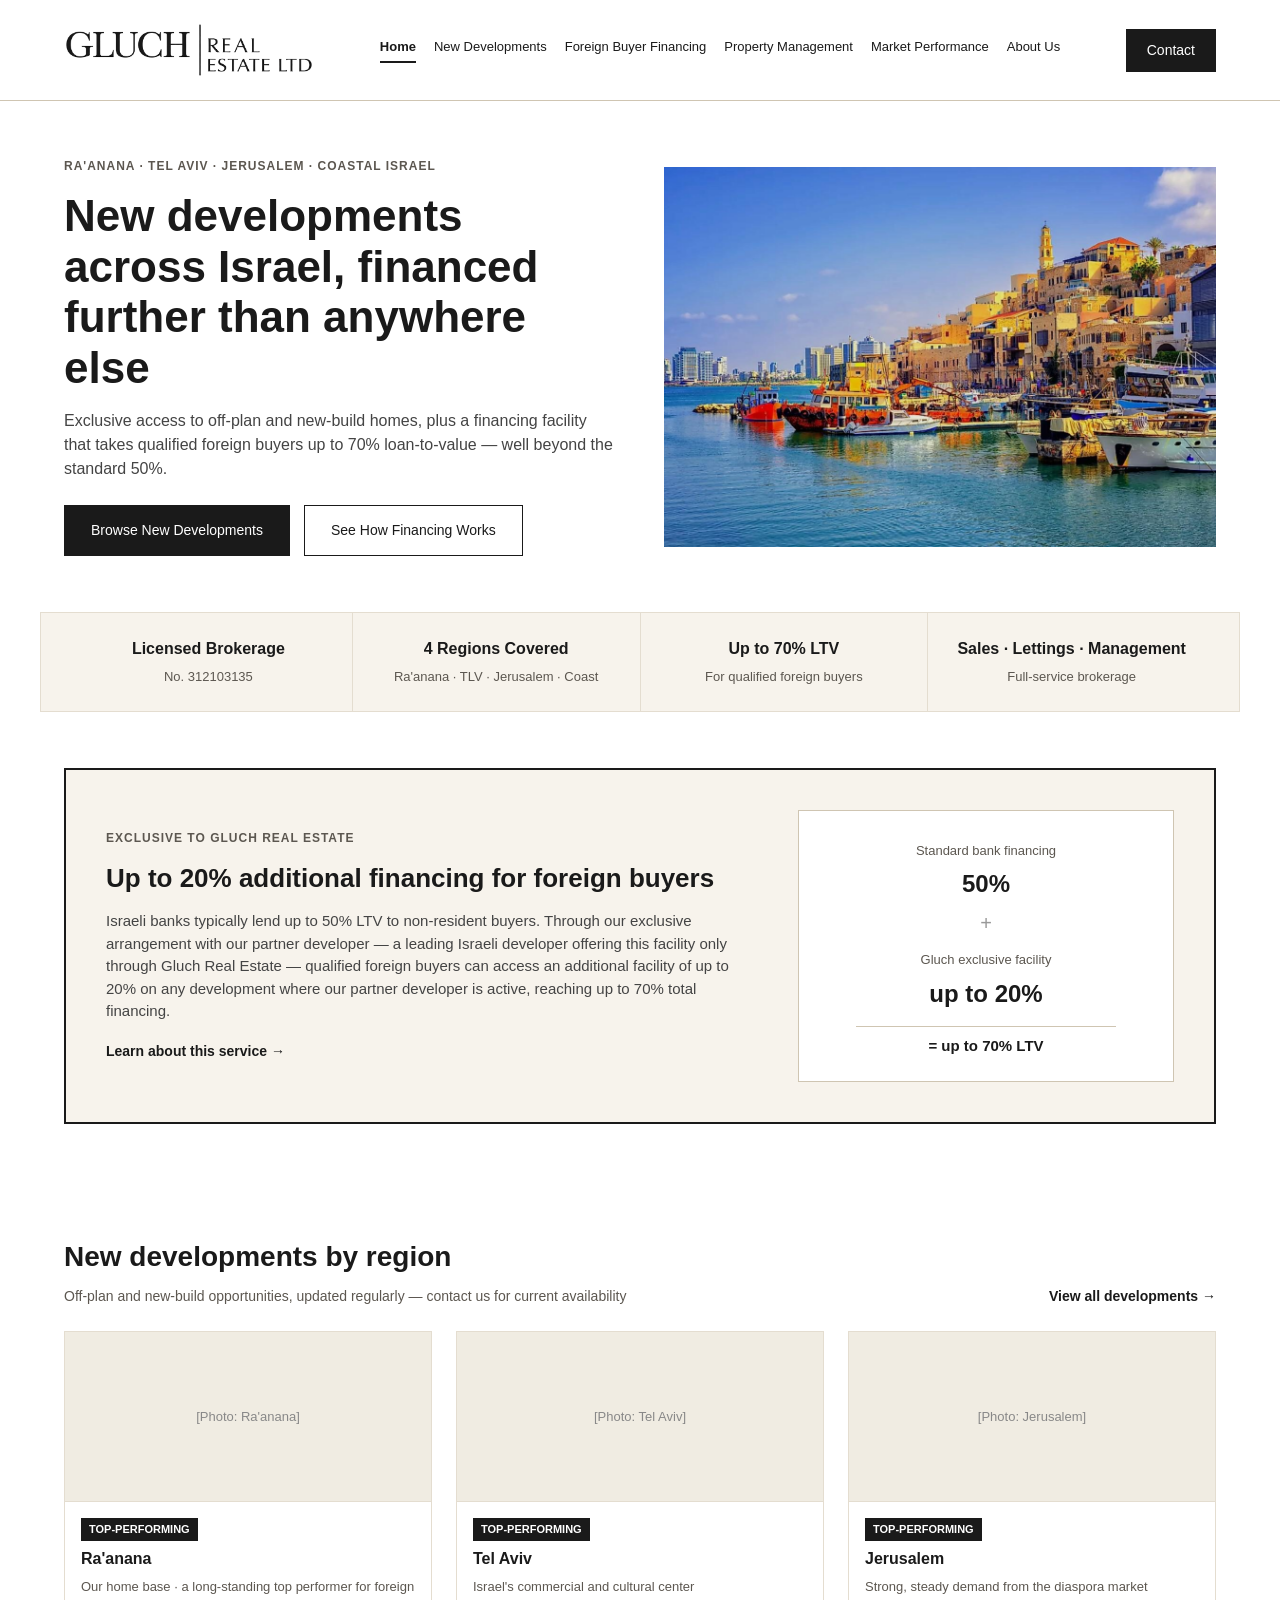
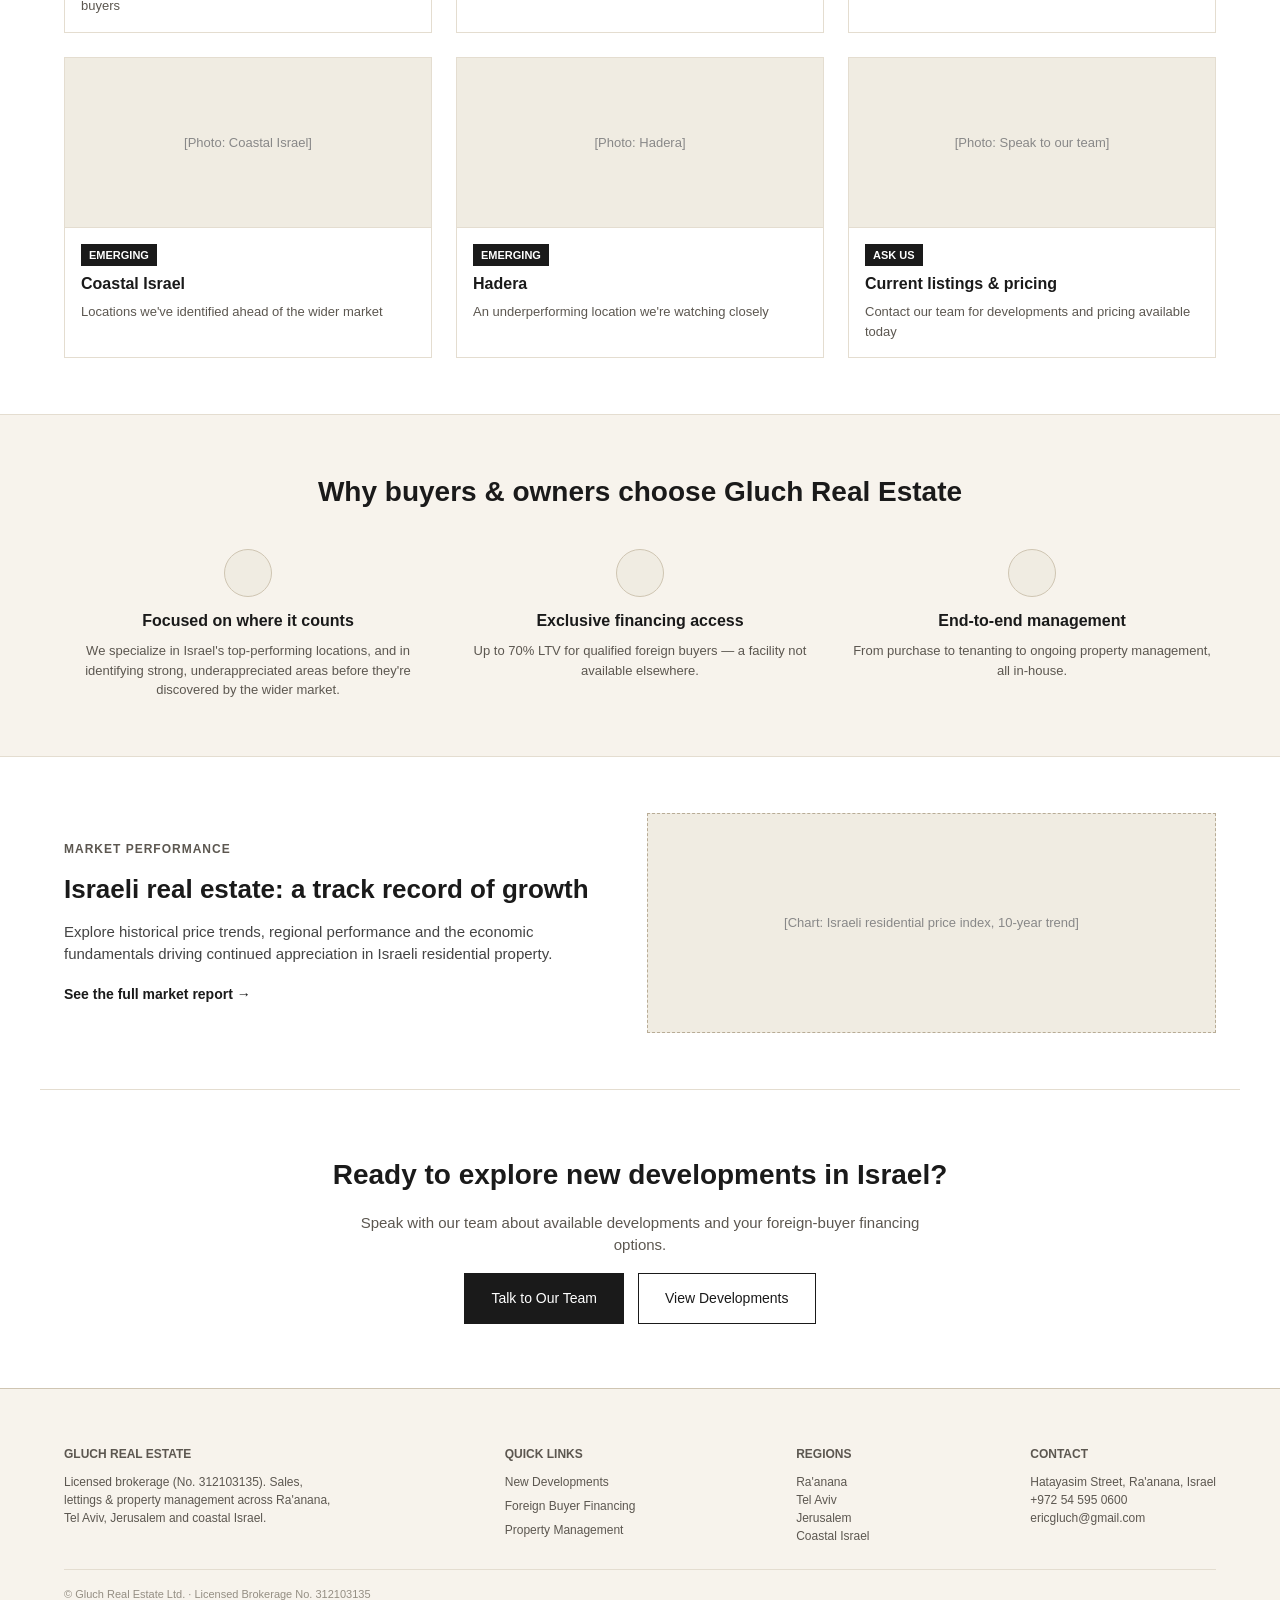
==== index.html @ 443c6a2b "Refactor index.html to remove duplicates and clean up Removed duplicate HTML structure and unnecessa" ====
<!doctype html>
<html lang="en">
<head>
<meta charset="utf-8">
<meta name="viewport" content="width=device-width, initial-scale=1">
<title>Gluch Real Estate — New Developments Across Israel</title>
<link rel="stylesheet" href="css/styles.css">
</head>
<body>

<header class="site-header">
  <div class="container">
    <a href="index.html" class="logo"><img src="images/gluch-logo-header.png" alt="Gluch Real Estate Ltd." class="logo-img"></a>
    <button class="nav-toggle" id="navToggle" aria-label="Toggle menu" aria-expanded="false" aria-controls="mainNav">
      <span></span><span></span><span></span>
    </button>
    <nav class="main-nav" id="mainNav">
      <a href="index.html" class="active">Home</a>
      <a href="developments.html">New Developments</a>
      <a href="financing.html">Foreign Buyer Financing</a>
      <a href="management.html">Property Management</a>
      <a href="market-performance.html">Market Performance</a>
      <a href="about.html">About Us</a>
    </nav>
    <a href="contact.html" class="btn btn-primary btn-small btn-contact-header">Contact</a>
  </div>
</header>

<main>

  <!-- HERO -->
  <section class="section">
    <div class="container two-col">
      <div>
        <p class="eyebrow">Ra'anana &middot; Tel Aviv &middot; Jerusalem &middot; Coastal Israel</p>
        <h1 style="font-size:44px;line-height:1.15;margin:16px 0;">New developments across Israel, financed further than anywhere else</h1>
        <p style="font-size:16px;color:#444;margin-bottom:24px;">Exclusive access to off-plan and new-build homes, plus a financing facility that takes qualified foreign buyers up to 70% loan-to-value &mdash; well beyond the standard 50%.</p>
        <div class="btn-group">
          <a href="developments.html" class="btn btn-primary">Browse New Developments</a>
          <a href="financing.html" class="btn btn-outline">See How Financing Works</a>
        </div>
      </div>
      <img src="images/hero-tel-aviv-jaffa.jpg" alt="Jaffa port with the Tel Aviv skyline across the water" style="width:100%;height:380px;object-fit:cover;">
    </div>
  </section>

  <!-- TRUST STRIP -->
  <div class="section-alt stat-strip container" style="border-left:1px solid var(--color-border);border-right:1px solid var(--color-border);">
    <div>
      <div class="stat-value" style="font-size:16px;">Licensed Brokerage</div>
      <div class="stat-label">No. 312103135</div>
    </div>
    <div>
      <div class="stat-value" style="font-size:16px;">4 Regions Covered</div>
      <div class="stat-label">Ra'anana &middot; TLV &middot; Jerusalem &middot; Coast</div>
    </div>
    <div>
      <div class="stat-value" style="font-size:16px;">Up to 70% LTV</div>
      <div class="stat-label">For qualified foreign buyers</div>
    </div>
    <div>
      <div class="stat-value" style="font-size:16px;">Sales &middot; Lettings &middot; Management</div>
      <div class="stat-label">Full-service brokerage</div>
    </div>
  </div>

  <!-- FINANCING BANNER -->
  <section class="section">
    <div class="container">
      <div class="financing-box">
        <div>
          <p class="eyebrow">Exclusive to Gluch Real Estate</p>
          <h2 style="font-size:26px;margin:12px 0;">Up to 20% additional financing for foreign buyers</h2>
          <p style="font-size:15px;color:#444;margin-bottom:16px;">Israeli banks typically lend up to 50% LTV to non-resident buyers. Through our exclusive arrangement with our partner developer &mdash; a leading Israeli developer offering this facility only through Gluch Real Estate &mdash; qualified foreign buyers can access an additional facility of up to 20% on any development where our partner developer is active, reaching up to 70% total financing.</p>
          <a href="financing.html" style="font-size:14px;font-weight:600;text-decoration:none;">Learn about this service &rarr;</a>
        </div>
        <div class="financing-stat-card">
          <div class="stat-label">Standard bank financing</div>
          <div class="big">50%</div>
          <div style="font-size:20px;color:#999;">+</div>
          <div class="stat-label">Gluch exclusive facility</div>
          <div class="big">up to 20%</div>
          <div class="divider">= up to 70% LTV</div>
        </div>
      </div>
    </div>
  </section>

  <!-- FEATURED DEVELOPMENTS -->
  <section class="section">
    <div class="container">
      <div style="display:flex;justify-content:space-between;align-items:flex-end;margin-bottom:24px;flex-wrap:wrap;gap:12px;">
        <div>
          <h2 class="section-heading">New developments by region</h2>
          <p class="section-subheading">Off-plan and new-build opportunities, updated regularly &mdash; contact us for current availability</p>
        </div>
        <a href="developments.html" style="font-size:14px;font-weight:600;text-decoration:none;">View all developments &rarr;</a>
      </div>
      <div class="grid grid-3">
        <div class="card">
          <div class="placeholder">[Photo: Ra'anana]</div>
          <div class="card-body">
            <span class="badge">Top-Performing</span>
            <div class="card-title">Ra'anana</div>
            <div class="card-meta">Our home base &middot; a long-standing top performer for foreign buyers</div>
          </div>
        </div>
        <div class="card">
          <div class="placeholder">[Photo: Tel Aviv]</div>
          <div class="card-body">
            <span class="badge">Top-Performing</span>
            <div class="card-title">Tel Aviv</div>
            <div class="card-meta">Israel's commercial and cultural center</div>
          </div>
        </div>
        <div class="card">
          <div class="placeholder">[Photo: Jerusalem]</div>
          <div class="card-body">
            <span class="badge">Top-Performing</span>
            <div class="card-title">Jerusalem</div>
            <div class="card-meta">Strong, steady demand from the diaspora market</div>
          </div>
        </div>
        <div class="card">
          <div class="placeholder">[Photo: Coastal Israel]</div>
          <div class="card-body">
            <span class="badge">Emerging</span>
            <div class="card-title">Coastal Israel</div>
            <div class="card-meta">Locations we've identified ahead of the wider market</div>
          </div>
        </div>
        <div class="card">
          <div class="placeholder">[Photo: Hadera]</div>
          <div class="card-body">
            <span class="badge">Emerging</span>
            <div class="card-title">Hadera</div>
            <div class="card-meta">An underperforming location we're watching closely</div>
          </div>
        </div>
        <div class="card">
          <div class="placeholder">[Photo: Speak to our team]</div>
          <div class="card-body">
            <span class="badge">Ask Us</span>
            <div class="card-title">Current listings &amp; pricing</div>
            <div class="card-meta">Contact our team for developments and pricing available today</div>
          </div>
        </div>
      </div>
    </div>
  </section>

  <!-- WHY GLUCH -->
  <section class="section section-alt">
    <div class="container">
      <h2 class="section-heading text-center" style="margin-bottom:36px;">Why buyers &amp; owners choose Gluch Real Estate</h2>
      <div class="grid grid-3">
        <div class="text-center">
          <div class="icon-circle" style="margin:0 auto 12px;"></div>
          <div style="font-weight:700;margin-bottom:8px;">Focused on where it counts</div>
          <p style="font-size:13px;color:var(--color-text-secondary);">We specialize in Israel's top-performing locations, and in identifying strong, underappreciated areas before they're discovered by the wider market.</p>
        </div>
        <div class="text-center">
          <div class="icon-circle" style="margin:0 auto 12px;"></div>
          <div style="font-weight:700;margin-bottom:8px;">Exclusive financing access</div>
          <p style="font-size:13px;color:var(--color-text-secondary);">Up to 70% LTV for qualified foreign buyers &mdash; a facility not available elsewhere.</p>
        </div>
        <div class="text-center">
          <div class="icon-circle" style="margin:0 auto 12px;"></div>
          <div style="font-weight:700;margin-bottom:8px;">End-to-end management</div>
          <p style="font-size:13px;color:var(--color-text-secondary);">From purchase to tenanting to ongoing property management, all in-house.</p>
        </div>
      </div>
    </div>
  </section>

  <!-- MARKET TEASER -->
  <section class="section">
    <div class="container two-col">
      <div>
        <p class="eyebrow">Market Performance</p>
        <h2 style="font-size:26px;margin:12px 0;">Israeli real estate: a track record of growth</h2>
        <p style="font-size:15px;color:#444;margin-bottom:16px;">Explore historical price trends, regional performance and the economic fundamentals driving continued appreciation in Israeli residential property.</p>
        <a href="market-performance.html" style="font-size:14px;font-weight:600;text-decoration:none;">See the full market report &rarr;</a>
      </div>
      <div class="placeholder" style="min-height:220px;">[Chart: Israeli residential price index, 10-year trend]</div>
    </div>
  </section>

  <!-- CTA -->
  <section class="cta-band container">
    <h2 style="font-size:28px;">Ready to explore new developments in Israel?</h2>
    <p style="font-size:15px;color:var(--color-text-secondary);max-width:560px;">Speak with our team about available developments and your foreign-buyer financing options.</p>
    <div class="btn-group">
      <a href="contact.html" class="btn btn-primary">Talk to Our Team</a>
      <a href="developments.html" class="btn btn-outline">View Developments</a>
    </div>
  </section>

</main>

<footer class="site-footer">
  <div class="container">
    <div class="footer-columns">
      <div class="footer-col">
        <h4>GLUCH REAL ESTATE</h4>
        Licensed brokerage (No. 312103135). Sales, lettings &amp; property management across Ra'anana, Tel Aviv, Jerusalem and coastal Israel.
      </div>
      <div class="footer-col">
        <h4>QUICK LINKS</h4>
        <a href="developments.html">New Developments</a>
        <a href="financing.html">Foreign Buyer Financing</a>
        <a href="management.html">Property Management</a>
      </div>
      <div class="footer-col">
        <h4>REGIONS</h4>
        <span>Ra'anana</span><br><span>Tel Aviv</span><br><span>Jerusalem</span><br><span>Coastal Israel</span>
      </div>
      <div class="footer-col">
        <h4>CONTACT</h4>
        <span>Hatayasim Street, Ra&#39;anana, Israel</span><br><span>+972 54 595 0600</span><br><span><a href="mailto:ericgluch@gmail.com" style="color:inherit;text-decoration:none;">ericgluch@gmail.com</a></span>
      </div>
    </div>
    <div class="footer-bottom">&copy; Gluch Real Estate Ltd. &middot; Licensed Brokerage No. 312103135</div>
  </div>
</footer>


<script>
(function () {
  var toggle = document.getElementById('navToggle');
  var nav = document.getElementById('mainNav');
  if (!toggle || !nav) return;
  toggle.addEventListener('click', function () {
    var isOpen = nav.classList.toggle('is-open');
    toggle.setAttribute('aria-expanded', isOpen ? 'true' : 'false');
  });
  nav.querySelectorAll('a').forEach(function (link) {
    link.addEventListener('click', function () {
      nav.classList.remove('is-open');
      toggle.setAttribute('aria-expanded', 'false');
    });
  });
})();
</script>
</body>
</html>
---- css/styles.css ----
/* ==========================================================================
   Gluch Real Estate — shared stylesheet
   Brand pass: black wordmark on white/cream, matching the Gluch Real
   Estate Ltd. logo. Helvetica throughout, in keeping with Gluch's
   existing branded materials.
   ========================================================================== */

@import url("https://fonts.googleapis.com/css2?family=Inter:wght@400;500;600;700&display=swap");

:root {
  --color-text: #1a1a1a;
  --color-text-secondary: #5c5750;
  --color-text-muted: #948e83;
  --color-bg: #ffffff;
  --color-bg-alt: #f7f3ec;
  --color-border: #e4ddd0;
  --color-border-strong: #cfc5b2;
  --color-placeholder-bg: #f0ece2;
  --color-placeholder-border: #b8ac96;
  --color-accent: #1a1a1a;
  --color-cream: #f7f3ec;

  --font-family: "Helvetica Neue", Helvetica, Arial, "Inter", -apple-system, "Segoe UI", system-ui, sans-serif;
  --font-family-serif: "Helvetica Neue", Helvetica, Arial, "Inter", -apple-system, "Segoe UI", system-ui, sans-serif;

  --max-width: 1200px;
}

h1, h2, .section-heading, .logo-word {
  font-family: var(--font-family-serif);
}

* {
  box-sizing: border-box;
}

body {
  margin: 0;
  font-family: var(--font-family);
  color: var(--color-text);
  background: var(--color-bg);
  line-height: 1.5;
}

a {
  color: inherit;
}

img {
  max-width: 100%;
  display: block;
}

h1, h2, h3 {
  margin: 0;
  font-weight: 700;
}

p {
  margin: 0;
}

ul {
  margin: 0;
  padding: 0;
}

.container {
  max-width: var(--max-width);
  margin: 0 auto;
  padding: 0 24px;
}

/* ---------- Header / Nav ---------- */

.site-header {
  border-bottom: 1px solid var(--color-border-strong);
  position: sticky;
  top: 0;
  background: var(--color-bg);
  z-index: 10;
}

.site-header .container {
  height: 100px;
  display: flex;
  align-items: center;
  justify-content: space-between;
  gap: 24px;
  position: relative;
}

.logo {
  display: flex;
  align-items: center;
  text-decoration: none;
  white-space: nowrap;
  color: inherit;
}

.logo-img {
  height: 68px;
  width: auto;
  display: block;
}

.main-nav {
  display: flex;
  gap: 24px;
  flex-wrap: wrap;
}

.main-nav a {
  font-size: 14px;
  text-decoration: none;
  padding-bottom: 4px;
  white-space: nowrap;
}

.main-nav a.active {
  font-weight: 700;
  border-bottom: 2px solid var(--color-accent);
}

.btn-contact-header {
  flex-shrink: 0;
}

/* ---------- Mobile nav toggle ---------- */

.nav-toggle {
  display: none;
  flex-direction: column;
  justify-content: center;
  gap: 5px;
  width: 40px;
  height: 40px;
  background: none;
  border: none;
  cursor: pointer;
  padding: 0;
  flex-shrink: 0;
}

.nav-toggle span {
  display: block;
  width: 24px;
  height: 2px;
  background: var(--color-accent);
  transition: transform 0.2s ease, opacity 0.2s ease;
}

.nav-toggle[aria-expanded="true"] span:nth-child(1) {
  transform: translateY(7px) rotate(45deg);
}

.nav-toggle[aria-expanded="true"] span:nth-child(2) {
  opacity: 0;
}

.nav-toggle[aria-expanded="true"] span:nth-child(3) {
  transform: translateY(-7px) rotate(-45deg);
}

/* ---------- Buttons ---------- */

.btn {
  display: inline-block;
  text-decoration: none;
  font-size: 14px;
  font-weight: 500;
  padding: 14px 26px;
  cursor: pointer;
  border: 1px solid var(--color-accent);
  white-space: nowrap;
}

.btn-primary {
  background: var(--color-accent);
  color: #ffffff;
}

.btn-outline {
  background: transparent;
  color: var(--color-accent);
}

.btn-small {
  padding: 10px 20px;
}

.btn-group {
  display: flex;
  gap: 14px;
  flex-wrap: wrap;
}

/* ---------- Layout helpers ---------- */

.section {
  padding: 56px 0;
}

.section-alt {
  background: var(--color-bg-alt);
  border-top: 1px solid var(--color-border);
  border-bottom: 1px solid var(--color-border);
}

.section-tight {
  padding: 40px 0;
}

.eyebrow {
  font-size: 12px;
  letter-spacing: 1px;
  color: var(--color-text-secondary);
  font-weight: 700;
  text-transform: uppercase;
}

.section-heading {
  font-size: 28px;
  margin-bottom: 8px;
}

.section-subheading {
  font-size: 14px;
  color: var(--color-text-secondary);
}

.two-col {
  display: flex;
  gap: 48px;
  align-items: center;
  flex-wrap: wrap;
}

.two-col > * {
  flex: 1;
  min-width: 280px;
}

.grid {
  display: grid;
  gap: 24px;
}

.grid-2 { grid-template-columns: repeat(2, minmax(0, 1fr)); }
.grid-3 { grid-template-columns: repeat(3, minmax(0, 1fr)); }
.grid-4 { grid-template-columns: repeat(4, minmax(0, 1fr)); }

@media (max-width: 1300px) {
  .main-nav { gap: 18px; flex-wrap: nowrap; }
  .main-nav a { font-size: 13px; }
  .logo-img { height: 56px; }
}

@media (max-width: 900px) {
  .grid-3, .grid-4 { grid-template-columns: repeat(2, minmax(0, 1fr)); }
}

@media (max-width: 1140px) {
  .nav-toggle {
    display: flex;
  }

  .main-nav {
    display: none;
    position: absolute;
    top: 100%;
    left: 0;
    right: 0;
    flex-direction: column;
    gap: 0;
    background: var(--color-bg);
    border-bottom: 1px solid var(--color-border-strong);
    box-shadow: 0 8px 16px rgba(26, 26, 26, 0.06);
    padding: 4px 24px 12px;
  }

  .main-nav.is-open {
    display: flex;
  }

  .main-nav a {
    padding: 14px 0;
    border-bottom: 1px solid var(--color-border);
    width: 100%;
  }

  .main-nav a.active {
    border-bottom: 1px solid var(--color-border);
    color: var(--color-accent);
  }
}

@media (max-width: 600px) {
  .grid-2, .grid-3, .grid-4 { grid-template-columns: 1fr; }
  .two-col { flex-direction: column; }
}

/* ---------- Placeholder boxes (photos / charts / maps to be added) ---------- */

.placeholder {
  background: var(--color-placeholder-bg);
  border: 1px dashed var(--color-placeholder-border);
  color: #888888;
  font-size: 13px;
  text-align: center;
  display: flex;
  align-items: center;
  justify-content: center;
  min-height: 160px;
  padding: 16px;
}

/* ---------- Cards ---------- */

.card {
  border: 1px solid var(--color-border);
  display: flex;
  flex-direction: column;
}

.card .placeholder {
  min-height: 170px;
  border: none;
  border-bottom: 1px solid var(--color-border);
}

.card-body {
  padding: 16px;
  display: flex;
  flex-direction: column;
  gap: 6px;
}

.badge {
  font-size: 11px;
  font-weight: 700;
  color: #ffffff;
  background: var(--color-accent);
  padding: 3px 8px;
  width: fit-content;
  text-transform: uppercase;
}

.card-title {
  font-size: 16px;
  font-weight: 700;
}

.card-meta {
  font-size: 13px;
  color: var(--color-text-secondary);
}

/* ---------- Stat strip ---------- */

.stat-strip {
  display: flex;
  flex-wrap: wrap;
}

.stat-strip > div {
  flex: 1;
  min-width: 200px;
  text-align: center;
  padding: 24px 20px;
  border-right: 1px solid var(--color-border);
}

.stat-strip > div:last-child {
  border-right: none;
}

.stat-value {
  font-size: 28px;
  font-weight: 700;
}

.stat-label {
  font-size: 13px;
  color: var(--color-text-secondary);
  margin-top: 6px;
}

/* ---------- Financing callout box ---------- */

.financing-box {
  border: 2px solid var(--color-accent);
  background: var(--color-bg-alt);
  padding: 40px;
  display: flex;
  gap: 40px;
  align-items: center;
  flex-wrap: wrap;
}

.financing-box > div:first-child {
  flex: 2;
  min-width: 280px;
}

.financing-stat-card {
  flex: 1;
  min-width: 260px;
  background: #ffffff;
  border: 1px solid var(--color-border-strong);
  padding: 24px;
  display: flex;
  flex-direction: column;
  align-items: center;
  gap: 6px;
  text-align: center;
}

.financing-stat-card .big {
  font-size: 24px;
  font-weight: 700;
}

.financing-stat-card .divider {
  border-top: 1px solid var(--color-border-strong);
  width: 80%;
  margin-top: 8px;
  padding-top: 8px;
  font-size: 15px;
  font-weight: 700;
}

/* ---------- Numbered steps ---------- */

.steps {
  display: grid;
  grid-template-columns: repeat(4, minmax(0, 1fr));
  gap: 24px;
}

.step {
  display: flex;
  flex-direction: column;
  gap: 10px;
  padding-left: 20px;
  border-left: 1px solid var(--color-border);
}

.step:first-child {
  padding-left: 0;
  border-left: none;
}

.step-number {
  font-size: 26px;
  font-weight: 700;
  color: var(--color-border-strong);
}

@media (max-width: 900px) {
  .steps { grid-template-columns: repeat(2, minmax(0, 1fr)); }
  .step { border-left: none; padding-left: 0; }
}

/* ---------- Comparison table ---------- */

.compare-table {
  border: 1px solid var(--color-border);
  width: 100%;
  border-collapse: collapse;
  font-size: 13px;
}

.compare-table th, .compare-table td {
  text-align: left;
  padding: 12px 16px;
  border-bottom: 1px solid #eeeeee;
}

.compare-table th {
  background: var(--color-accent);
  color: #ffffff;
  font-weight: 700;
}

.compare-table tr:last-child td {
  border-bottom: none;
}

.compare-table td.highlight {
  font-weight: 700;
}

/* ---------- Pricing / plan cards ---------- */

.plan-card {
  background: #ffffff;
  border: 1px solid var(--color-border);
  padding: 24px;
  display: flex;
  flex-direction: column;
  gap: 8px;
}

.plan-card.featured {
  border: 2px solid var(--color-accent);
}

.plan-price {
  font-size: 22px;
  font-weight: 700;
}

.plan-price span {
  font-size: 13px;
  font-weight: 400;
  color: var(--color-text-secondary);
}

.tag {
  font-size: 11px;
  font-weight: 700;
  background: var(--color-accent);
  color: #fff;
  padding: 2px 8px;
  margin-left: 6px;
}

/* ---------- Filter bar ---------- */

.filter-bar {
  display: flex;
  gap: 12px;
  flex-wrap: wrap;
}

.filter-pill {
  border: 1px solid var(--color-border-strong);
  padding: 10px 18px;
  font-size: 13px;
  display: inline-flex;
  align-items: center;
  gap: 6px;
}

.filter-pill.active {
  border-color: var(--color-accent);
  background: var(--color-accent);
  color: #fff;
}

/* ---------- Icon circle placeholder ---------- */

.icon-circle {
  width: 48px;
  height: 48px;
  border-radius: 50%;
  background: var(--color-placeholder-bg);
  border: 1px solid var(--color-border-strong);
}

/* ---------- Form ---------- */

.form-grid {
  display: flex;
  gap: 16px;
  flex-wrap: wrap;
}

.form-grid > label {
  flex: 1;
  min-width: 220px;
}

label {
  display: flex;
  flex-direction: column;
  gap: 6px;
  font-size: 13px;
  color: #444444;
}

input, select, textarea {
  border: 1px solid var(--color-border-strong);
  background: #ffffff;
  padding: 12px;
  font-size: 14px;
  font-family: inherit;
}

textarea {
  resize: vertical;
}

/* ---------- CTA band ---------- */

.cta-band {
  text-align: center;
  padding: 64px 0;
  border-top: 1px solid var(--color-border);
  display: flex;
  flex-direction: column;
  align-items: center;
  gap: 16px;
}

/* ---------- Footer ---------- */

.site-footer {
  background: var(--color-bg-alt);
  border-top: 1px solid var(--color-border-strong);
  padding: 40px 0 24px;
}

.footer-columns {
  display: flex;
  justify-content: space-between;
  gap: 40px;
  flex-wrap: wrap;
}

.footer-col h4 {
  font-size: 12px;
  font-weight: 700;
  margin-bottom: 10px;
}

.footer-col {
  font-size: 12px;
  color: var(--color-text-secondary);
  max-width: 280px;
}

.footer-col a {
  display: block;
  color: var(--color-text-secondary);
  text-decoration: none;
  margin-bottom: 6px;
}

.footer-bottom {
  border-top: 1px solid var(--color-border);
  margin-top: 24px;
  padding-top: 16px;
  font-size: 11px;
  color: var(--color-text-muted);
}

/* ---------- Utility ---------- */

.text-center { text-align: center; }
.mt-0 { margin-top: 0; }

/* ---------- Header fit on small screens ---------- */
.logo { flex-shrink: 0; }
.logo-img { object-fit: contain; }
@media (max-width: 1140px) {
  .nav-toggle { margin-left: auto; }
}
@media (max-width: 600px) {
  .site-header .container { height: 76px; gap: 12px; }
  .logo-img { height: 36px; }
  .btn-contact-header { padding: 8px 14px; }
}
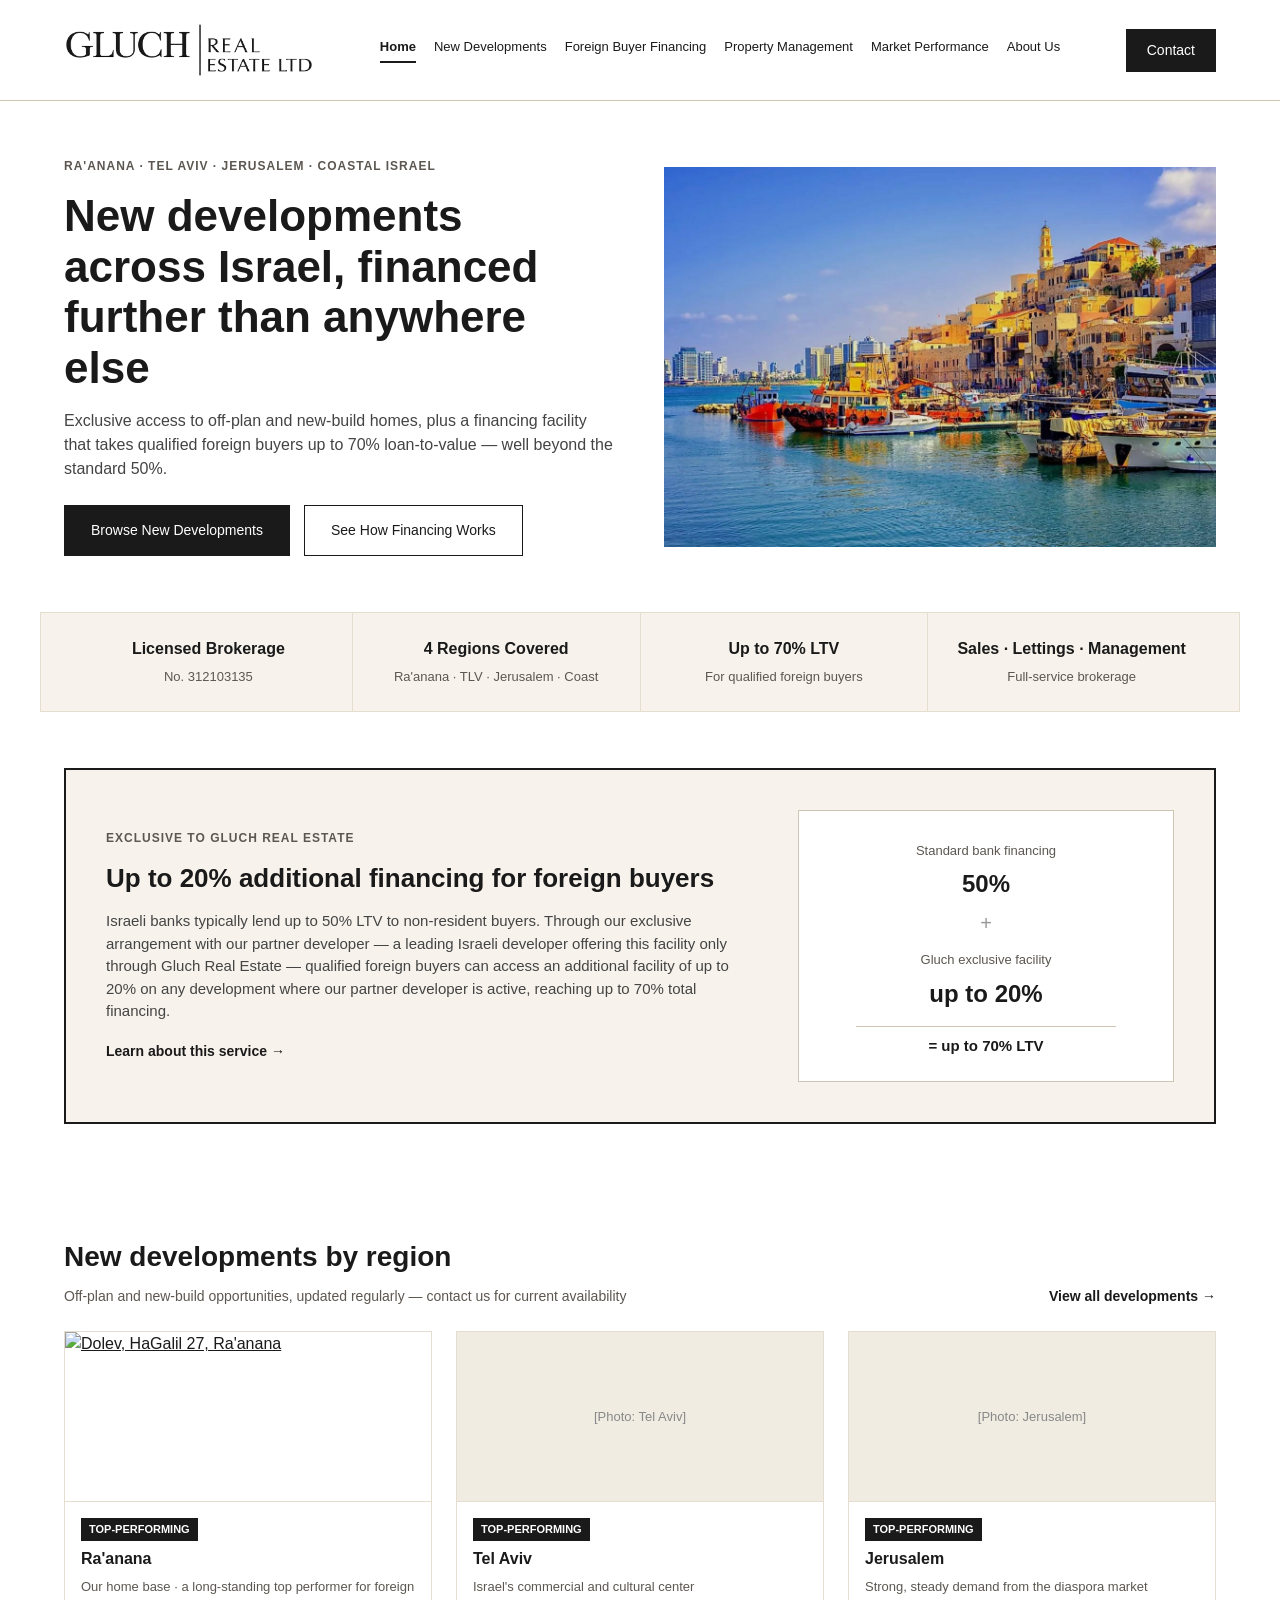
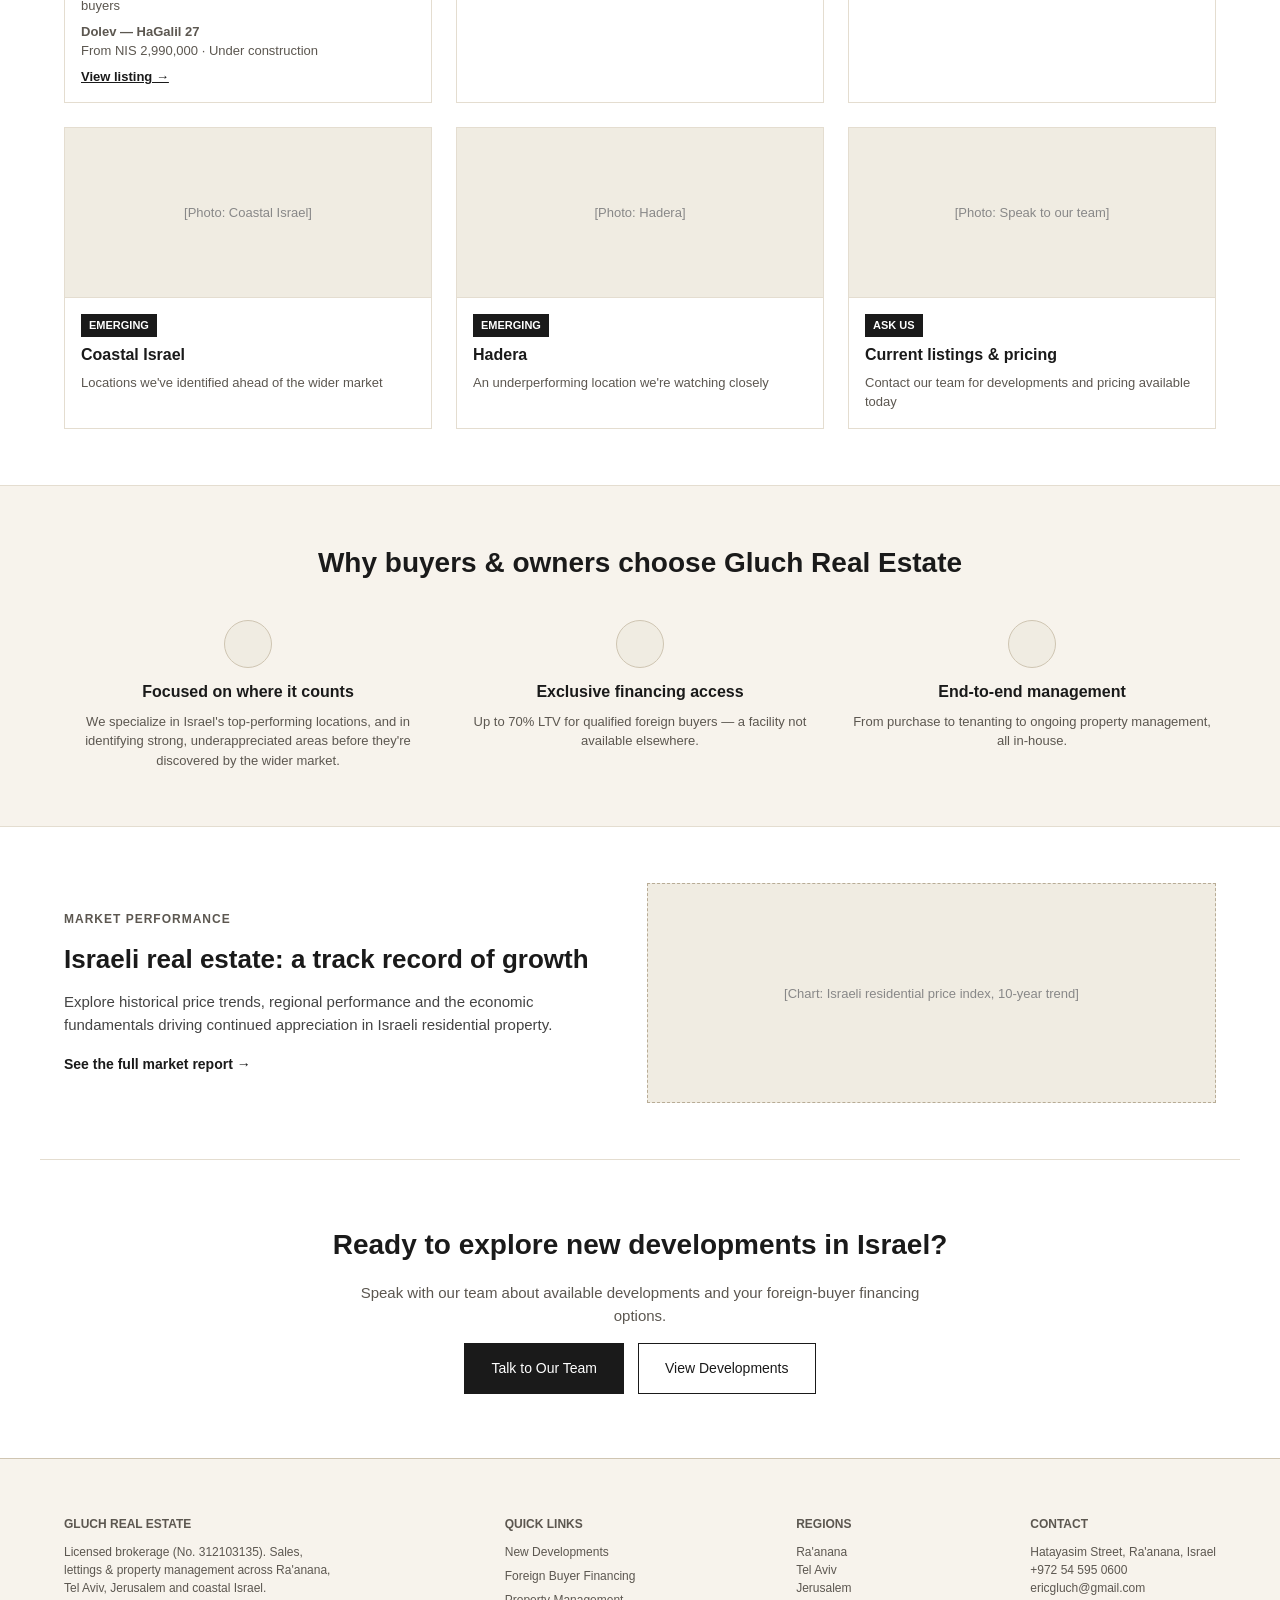
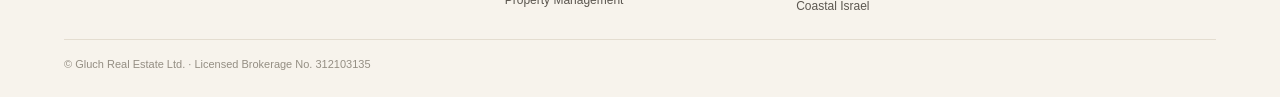
==== commit b9079b05: "Show Dolev listing on home page Ra'anana card Co-Authored-By: Claude Opus 5.5 <noreply@anthropic.com" ====
--- a/index.html
+++ b/index.html
@@ -98,11 +98,13 @@
       </div>
       <div class="grid grid-3">
         <div class="card">
-          <div class="placeholder">[Photo: Ra'anana]</div>
+          <a href="developments.html#dolev-hagalil-27"><img class="card-img" src="https://www.dolev-nadlan.co.il/wp-content/uploads/2025/07/WhatsApp-Image-2024-10-09-at-16.40.07-1-1.webp" alt="Dolev, HaGalil 27, Ra'anana" loading="lazy"></a>
           <div class="card-body">
             <span class="badge">Top-Performing</span>
             <div class="card-title">Ra'anana</div>
             <div class="card-meta">Our home base &middot; a long-standing top performer for foreign buyers</div>
+            <div class="card-meta"><strong>Dolev &mdash; HaGalil 27</strong><br>From NIS 2,990,000 &middot; Under construction</div>
+            <a href="developments.html#dolev-hagalil-27" class="card-meta" style="color:var(--color-accent);font-weight:700;">View listing &rarr;</a>
           </div>
         </div>
         <div class="card">
--- a/css/styles.css
+++ b/css/styles.css
@@ -662,3 +662,49 @@
   .logo-img { height: 36px; }
   .btn-contact-header { padding: 8px 14px; }
 }
+
+/* ---------- Featured development ---------- */
+.featured-dev {
+  display: grid;
+  grid-template-columns: 1.2fr 1fr;
+  gap: 28px;
+  border: 1px solid var(--color-border);
+  padding: 20px;
+  margin-bottom: 8px;
+}
+.featured-gallery {
+  display: grid;
+  grid-template-columns: repeat(3, 1fr);
+  gap: 8px;
+}
+.featured-gallery img {
+  width: 100%;
+  aspect-ratio: 4 / 3;
+  object-fit: cover;
+  display: block;
+  background: var(--color-bg-alt);
+}
+.featured-gallery .featured-main {
+  grid-column: 1 / -1;
+  aspect-ratio: 16 / 9;
+}
+.featured-info {
+  display: flex;
+  flex-direction: column;
+  gap: 12px;
+}
+.featured-title { font-size: 24px; }
+.featured-price { font-size: 16px; }
+.featured-desc { font-size: 14px; color: #444; line-height: 1.6; }
+.featured-list {
+  font-size: 13px;
+  color: var(--color-text-secondary);
+  padding-left: 18px;
+  line-height: 1.7;
+}
+.badge-status { background: var(--color-text); }
+@media (max-width: 800px) {
+  .featured-dev { grid-template-columns: 1fr; padding: 14px; }
+}
+.card-img { width: 100%; height: 170px; object-fit: cover; display: block; border-bottom: 1px solid var(--color-border); }
+html { scroll-behavior: smooth; }
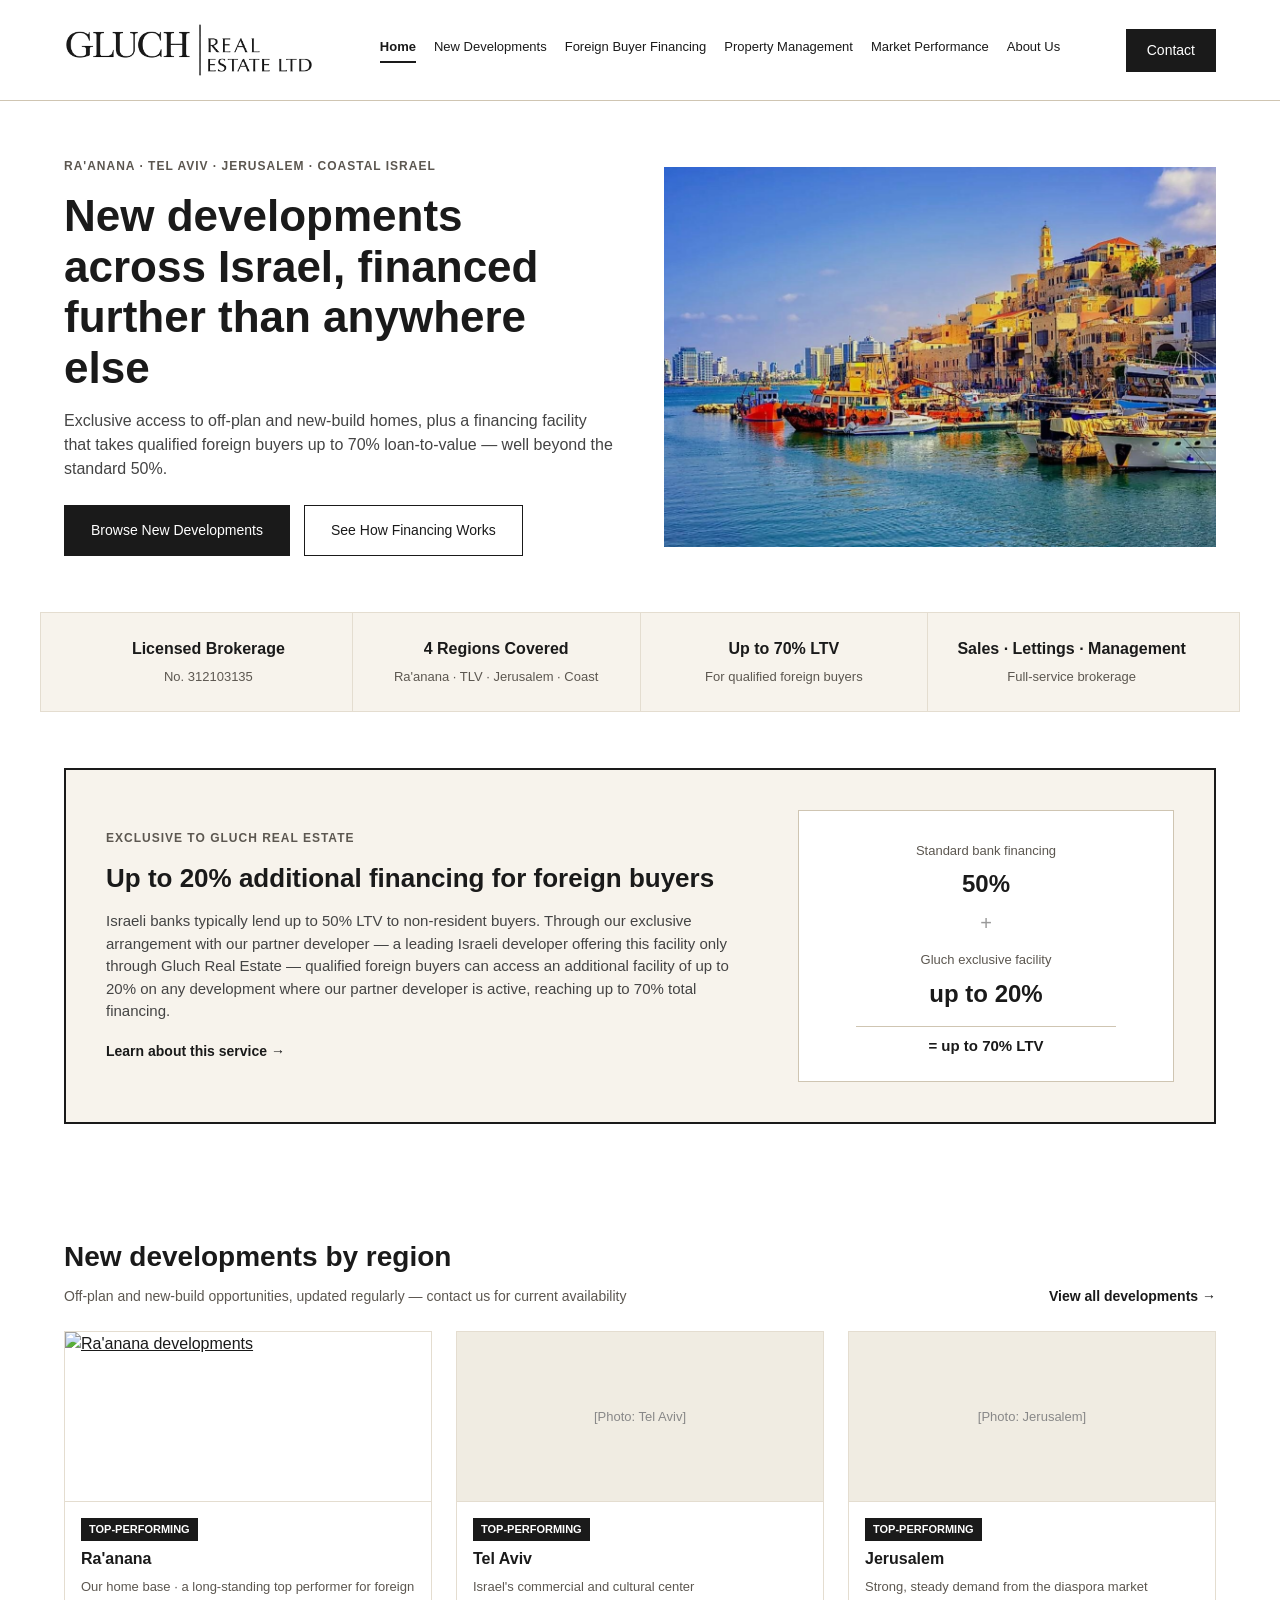
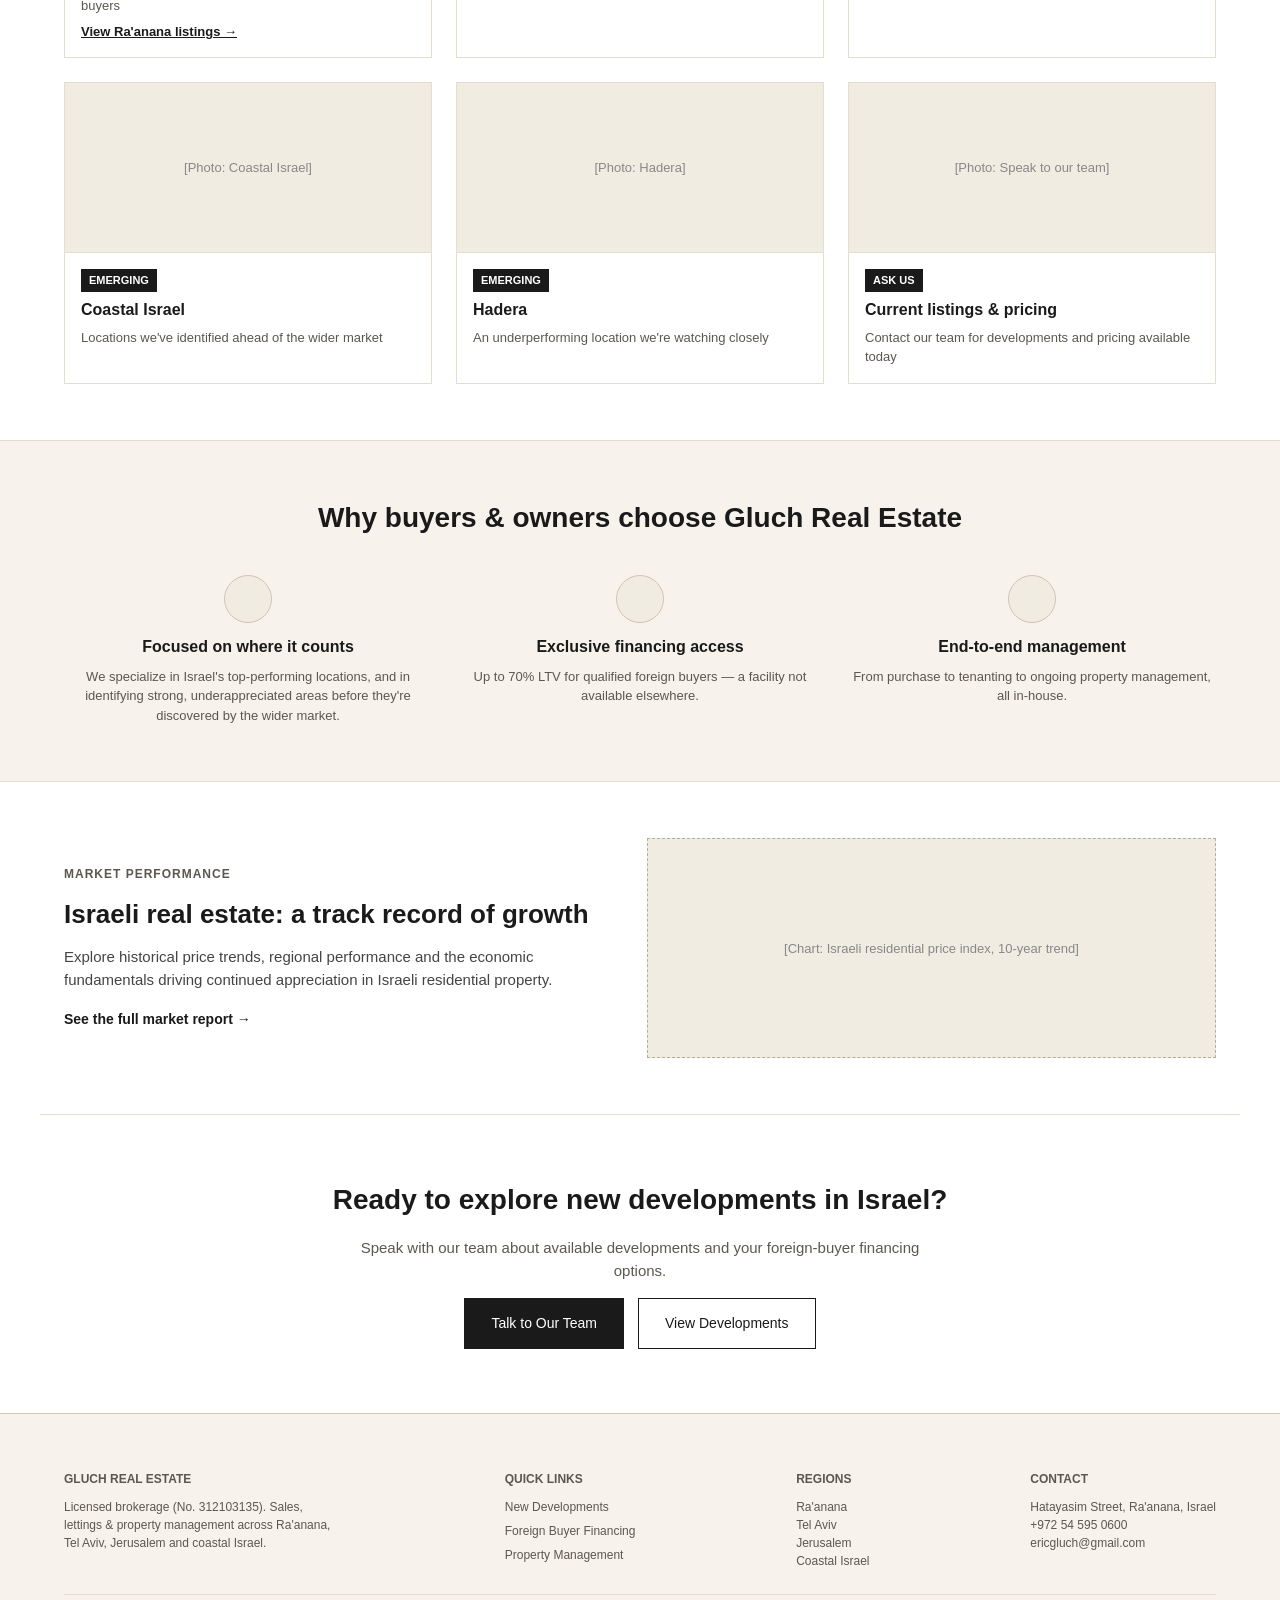
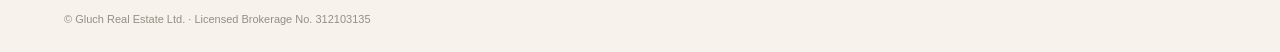
==== commit efbc429b: "Add Ra'anana listings page linked from Ra'anana cards Co-Authored-By: Claude Opus 5.5 <noreply@anthr" ====
--- a/index.html
+++ b/index.html
@@ -98,13 +98,12 @@
       </div>
       <div class="grid grid-3">
         <div class="card">
-          <a href="developments.html#dolev-hagalil-27"><img class="card-img" src="https://www.dolev-nadlan.co.il/wp-content/uploads/2025/07/WhatsApp-Image-2024-10-09-at-16.40.07-1-1.webp" alt="Dolev, HaGalil 27, Ra'anana" loading="lazy"></a>
+          <a href="raanana.html"><img class="card-img" src="https://www.dolev-nadlan.co.il/wp-content/uploads/2025/07/WhatsApp-Image-2024-10-09-at-16.40.07-1-1.webp" alt="Ra'anana developments" loading="lazy"></a>
           <div class="card-body">
             <span class="badge">Top-Performing</span>
-            <div class="card-title">Ra'anana</div>
+            <div class="card-title"><a href="raanana.html" style="color:inherit;text-decoration:none;">Ra'anana</a></div>
             <div class="card-meta">Our home base &middot; a long-standing top performer for foreign buyers</div>
-            <div class="card-meta"><strong>Dolev &mdash; HaGalil 27</strong><br>From NIS 2,990,000 &middot; Under construction</div>
-            <a href="developments.html#dolev-hagalil-27" class="card-meta" style="color:var(--color-accent);font-weight:700;">View listing &rarr;</a>
+            <a href="raanana.html" class="card-meta" style="color:var(--color-accent);font-weight:700;">View Ra'anana listings &rarr;</a>
           </div>
         </div>
         <div class="card">
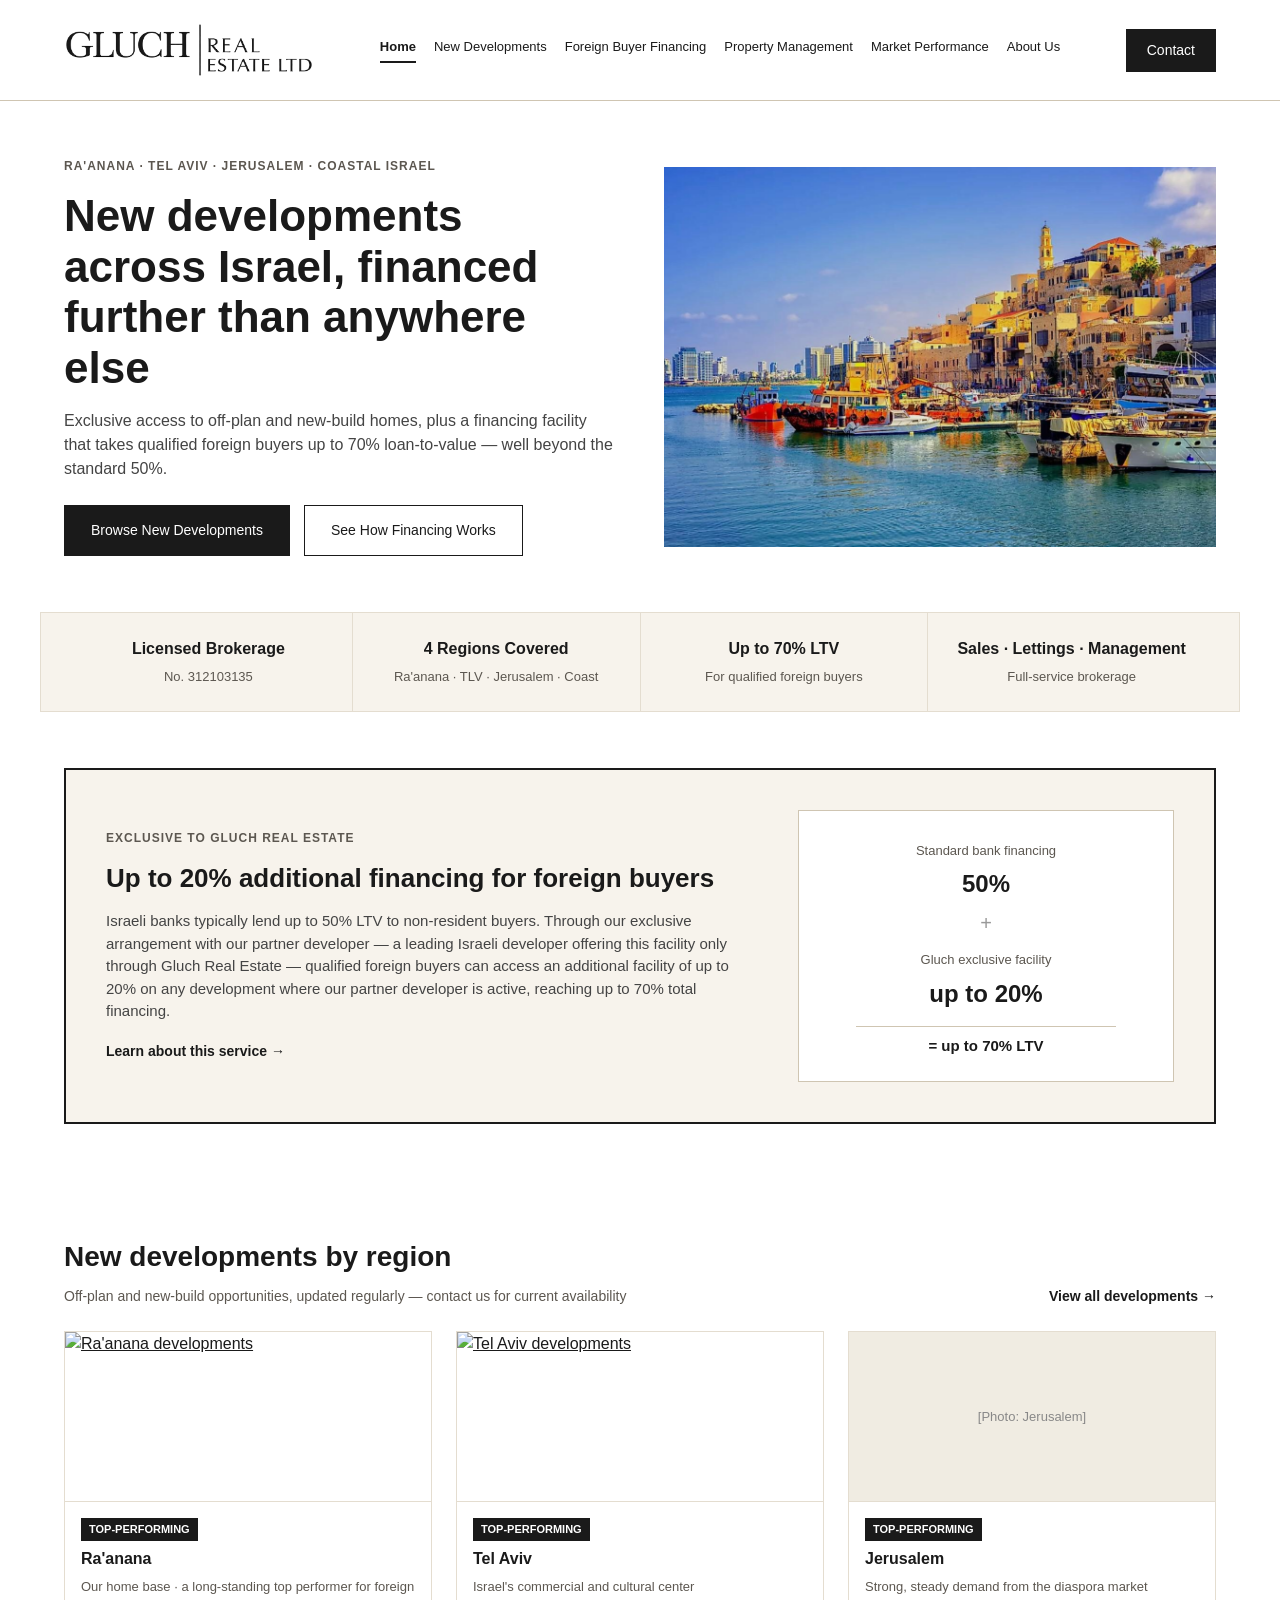
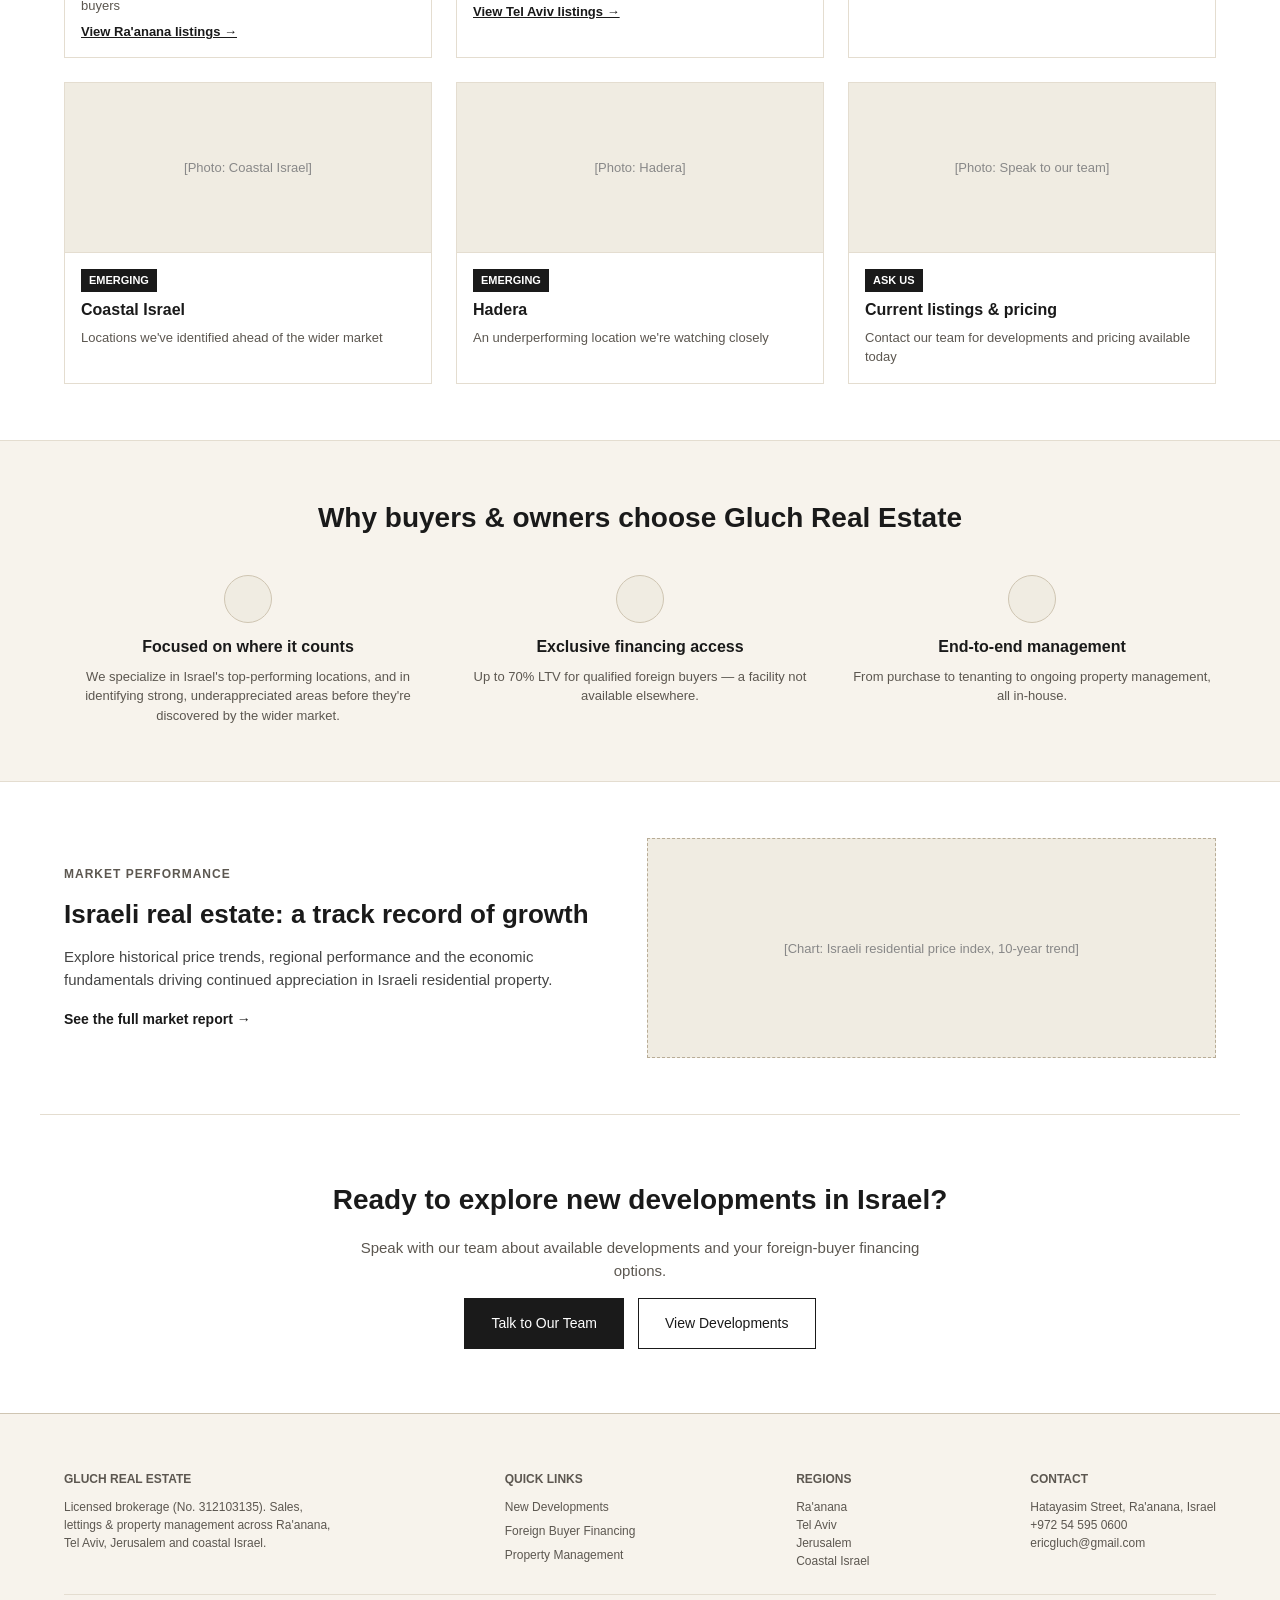
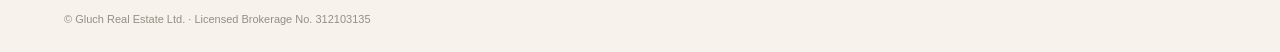
==== commit 64357709: "Add Tel Aviv listings page with Sderot HaAtzmaut 76 listing Co-Authored-By: Claude Opus 5.5 <noreply" ====
--- a/index.html
+++ b/index.html
@@ -107,11 +107,12 @@
           </div>
         </div>
         <div class="card">
-          <div class="placeholder">[Photo: Tel Aviv]</div>
+          <a href="telaviv.html"><img class="card-img" src="https://treedis-cdn.yad2.co.il/projects/1000343/assets/mainImage/3111bb54-4757-4868-8220-3e6e0de4ac7a.webp" alt="Tel Aviv developments" loading="lazy"></a>
           <div class="card-body">
             <span class="badge">Top-Performing</span>
-            <div class="card-title">Tel Aviv</div>
+            <div class="card-title"><a href="telaviv.html" style="color:inherit;text-decoration:none;">Tel Aviv</a></div>
             <div class="card-meta">Israel's commercial and cultural center</div>
+            <a href="telaviv.html" class="card-meta" style="color:var(--color-accent);font-weight:700;">View Tel Aviv listings &rarr;</a>
           </div>
         </div>
         <div class="card">
--- a/css/styles.css
+++ b/css/styles.css
@@ -708,3 +708,4 @@
 }
 .card-img { width: 100%; height: 170px; object-fit: cover; display: block; border-bottom: 1px solid var(--color-border); }
 html { scroll-behavior: smooth; }
+.featured-gallery-2 { grid-template-columns: repeat(2, 1fr); }
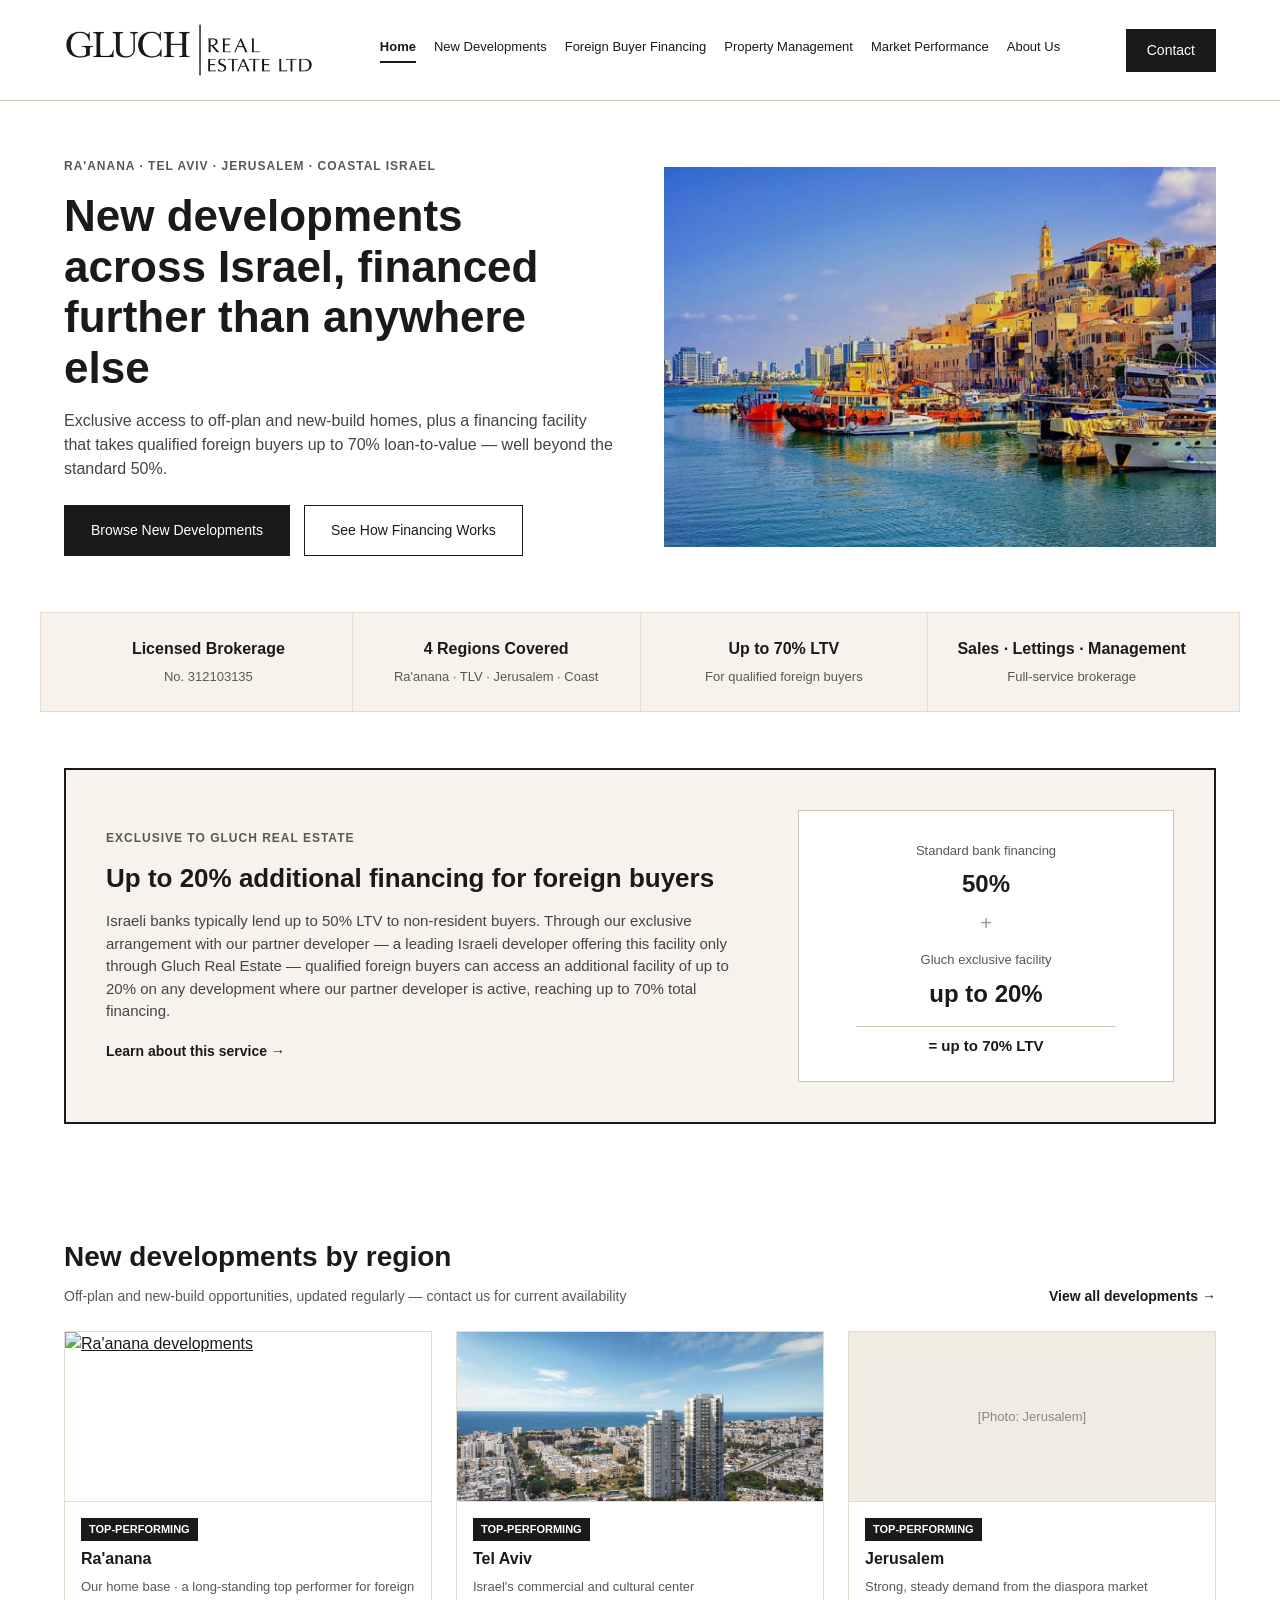
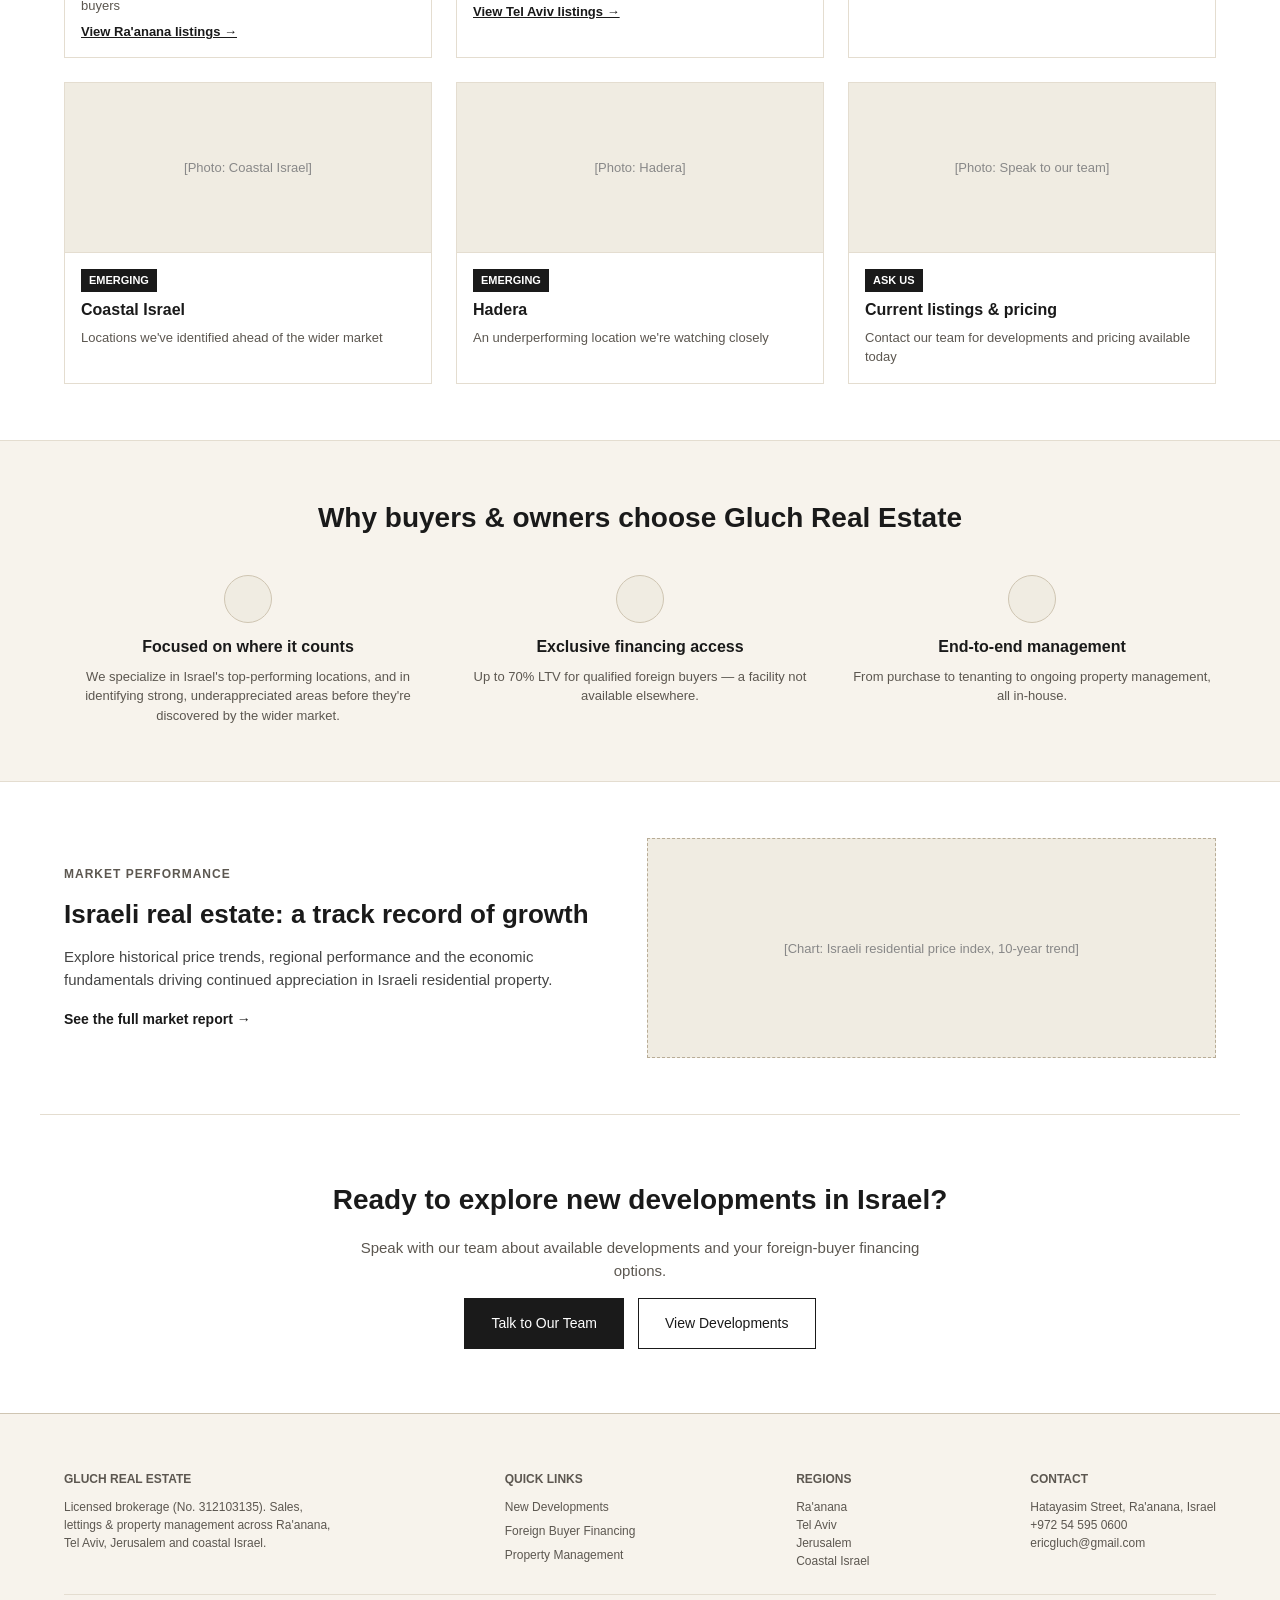
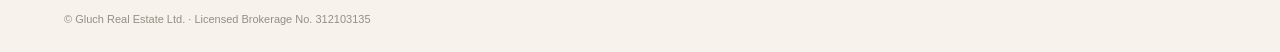
==== commit b13fe680: "Replace Tel Aviv listing images with clean renderings Co-Authored-By: Claude Opus 5.5 <noreply@anthr" ====
--- a/index.html
+++ b/index.html
@@ -107,7 +107,7 @@
           </div>
         </div>
         <div class="card">
-          <a href="telaviv.html"><img class="card-img" src="https://treedis-cdn.yad2.co.il/projects/1000343/assets/mainImage/3111bb54-4757-4868-8220-3e6e0de4ac7a.webp" alt="Tel Aviv developments" loading="lazy"></a>
+          <a href="telaviv.html"><img class="card-img" src="images/telaviv-haatzmaut-76-1.jpg" alt="Tel Aviv developments" loading="lazy"></a>
           <div class="card-body">
             <span class="badge">Top-Performing</span>
             <div class="card-title"><a href="telaviv.html" style="color:inherit;text-decoration:none;">Tel Aviv</a></div>
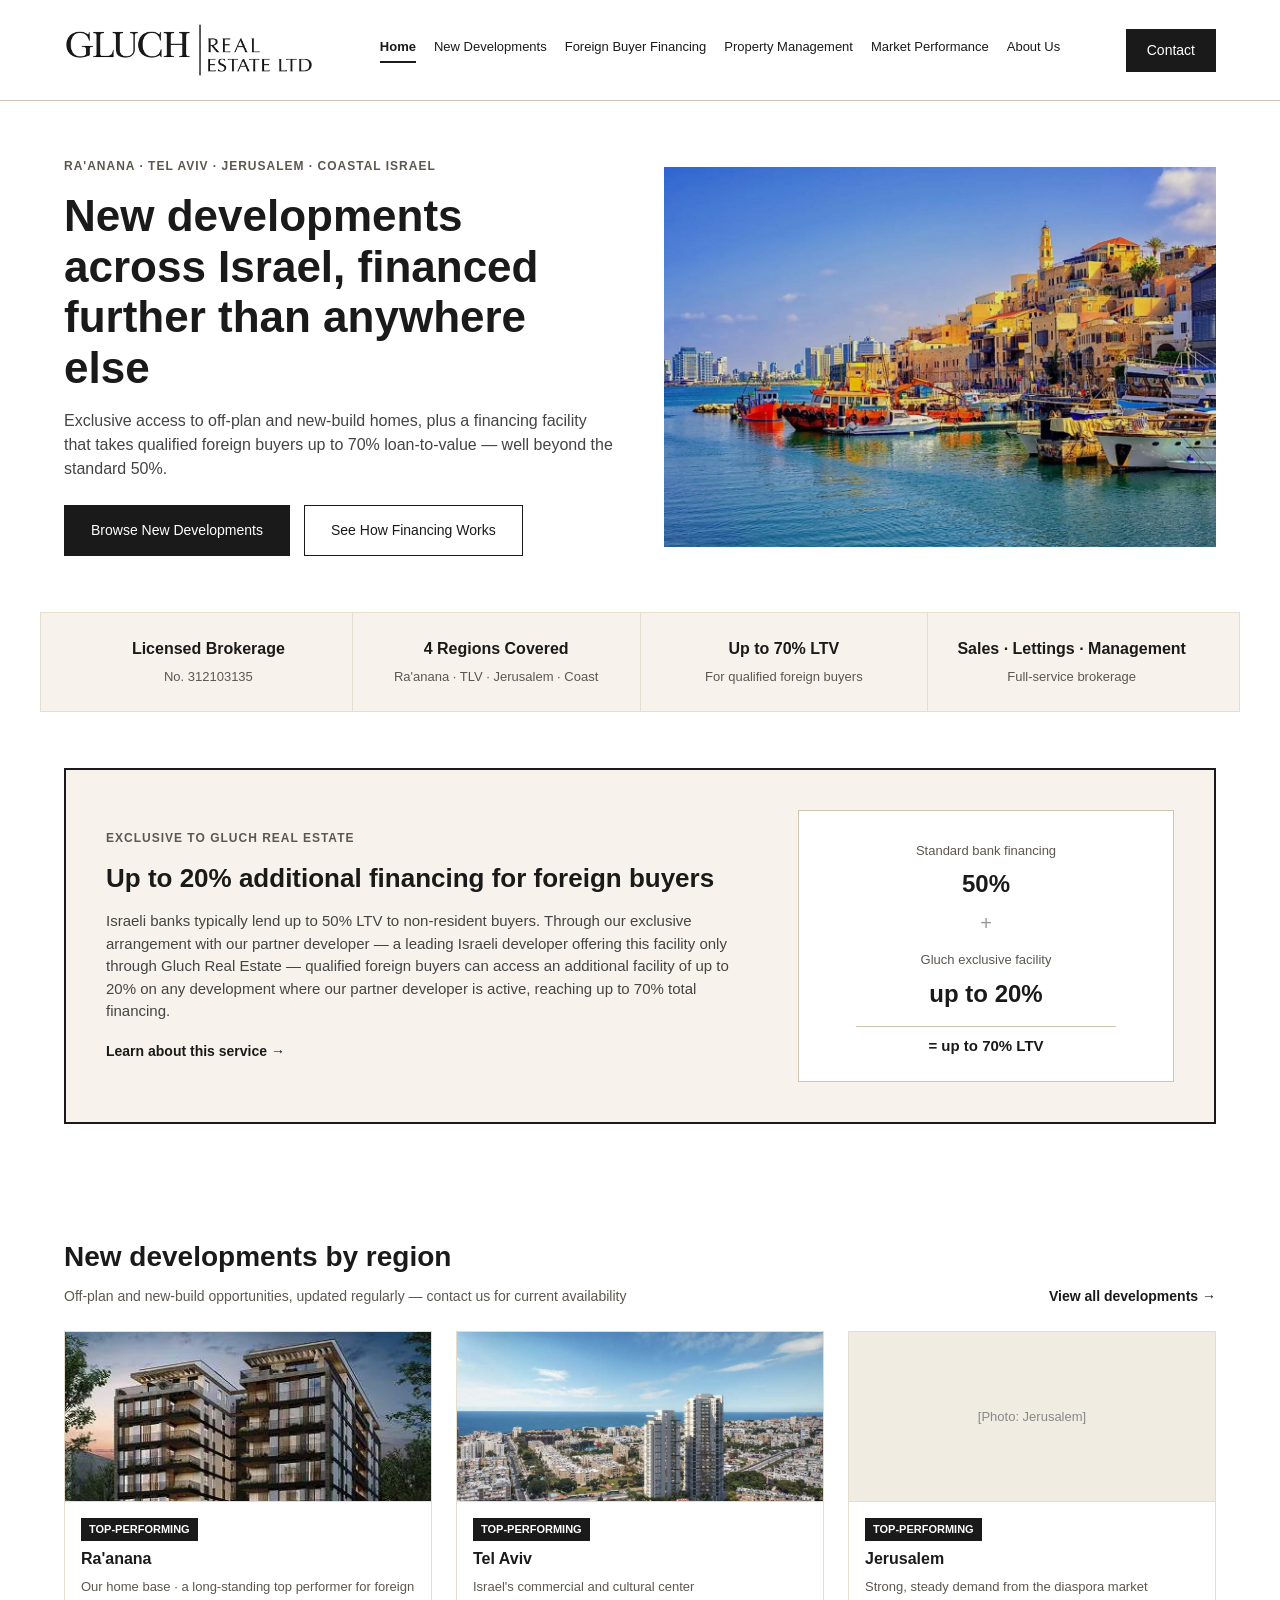
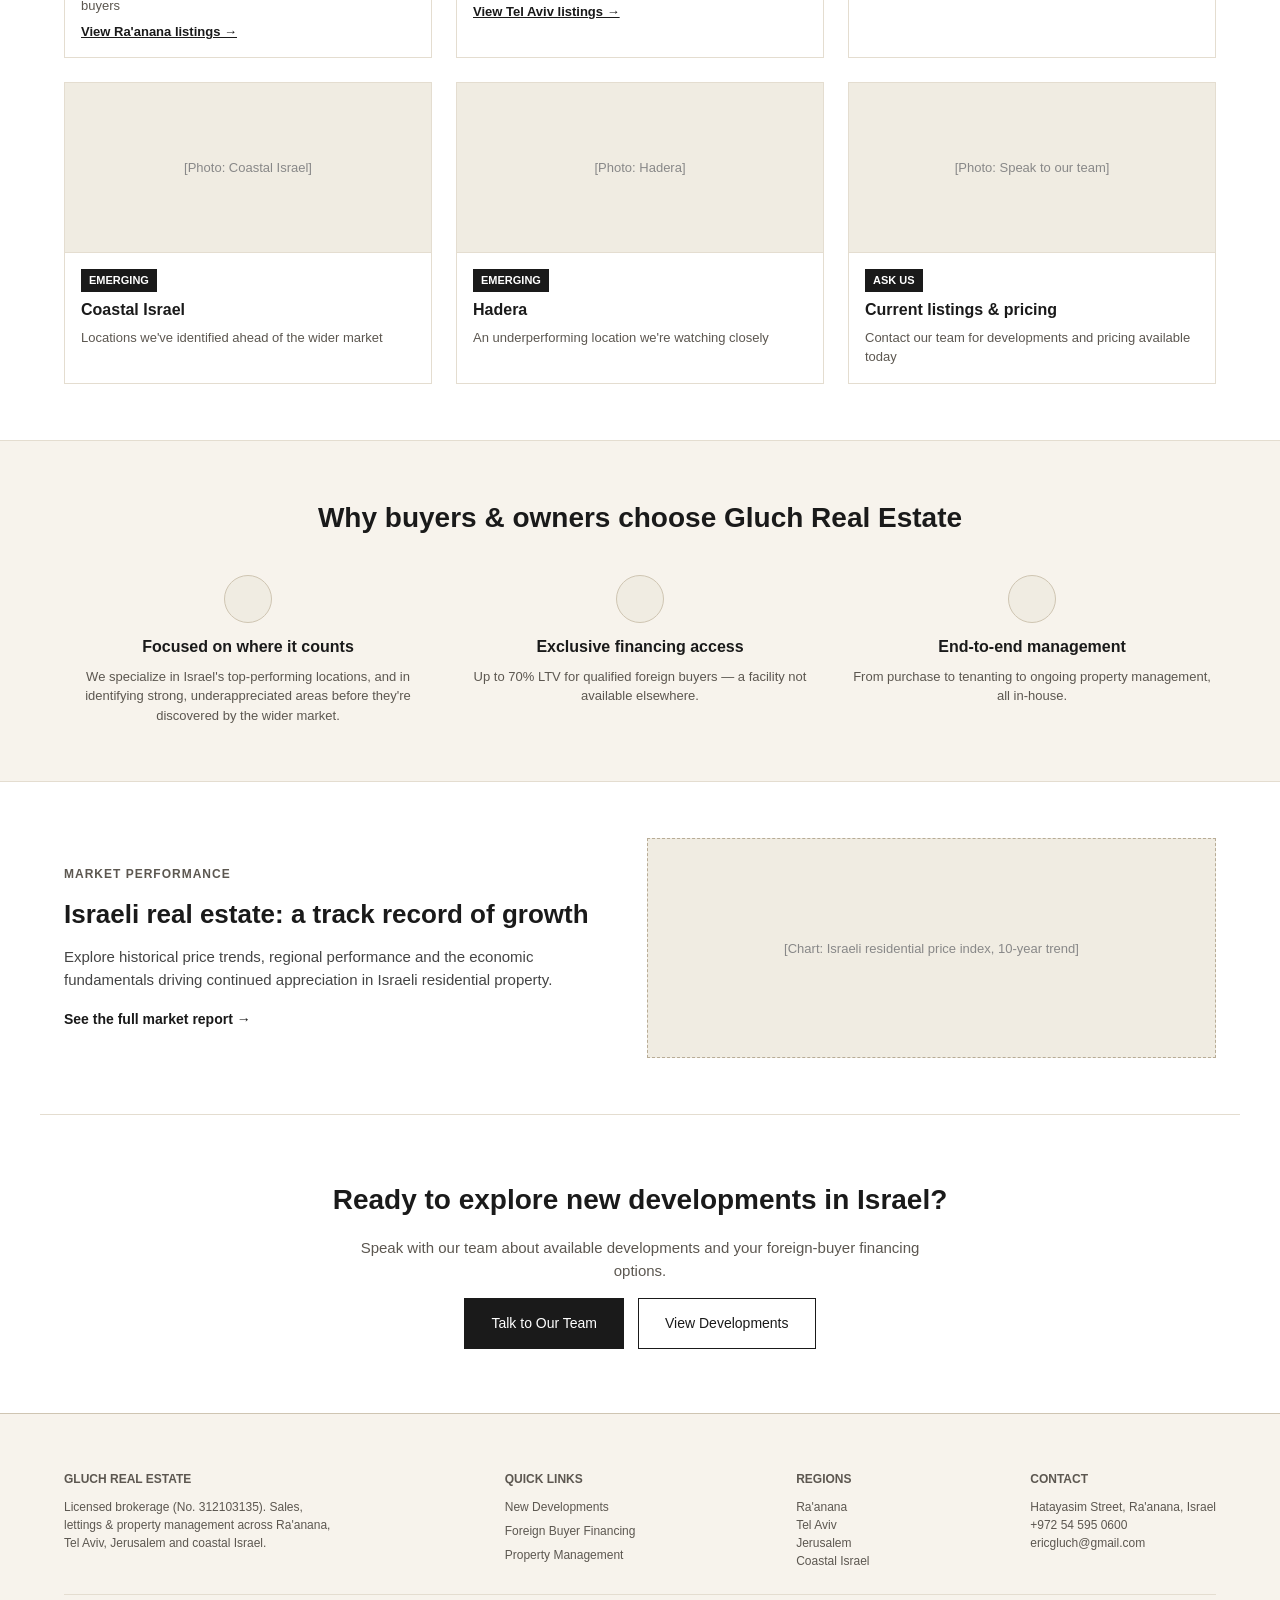
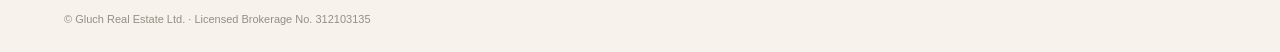
==== commit 3749b5b7: "Host HaGalil 27 images locally; remove remaining project-name references Co-Authored-By: Claude Opus" ====
--- a/index.html
+++ b/index.html
@@ -98,7 +98,7 @@
       </div>
       <div class="grid grid-3">
         <div class="card">
-          <a href="raanana.html"><img class="card-img" src="https://www.dolev-nadlan.co.il/wp-content/uploads/2025/07/WhatsApp-Image-2024-10-09-at-16.40.07-1-1.webp" alt="Ra'anana developments" loading="lazy"></a>
+          <a href="raanana.html"><img class="card-img" src="images/raanana-hagalil-27-1.jpg" alt="Ra'anana developments" loading="lazy"></a>
           <div class="card-body">
             <span class="badge">Top-Performing</span>
             <div class="card-title"><a href="raanana.html" style="color:inherit;text-decoration:none;">Ra'anana</a></div>
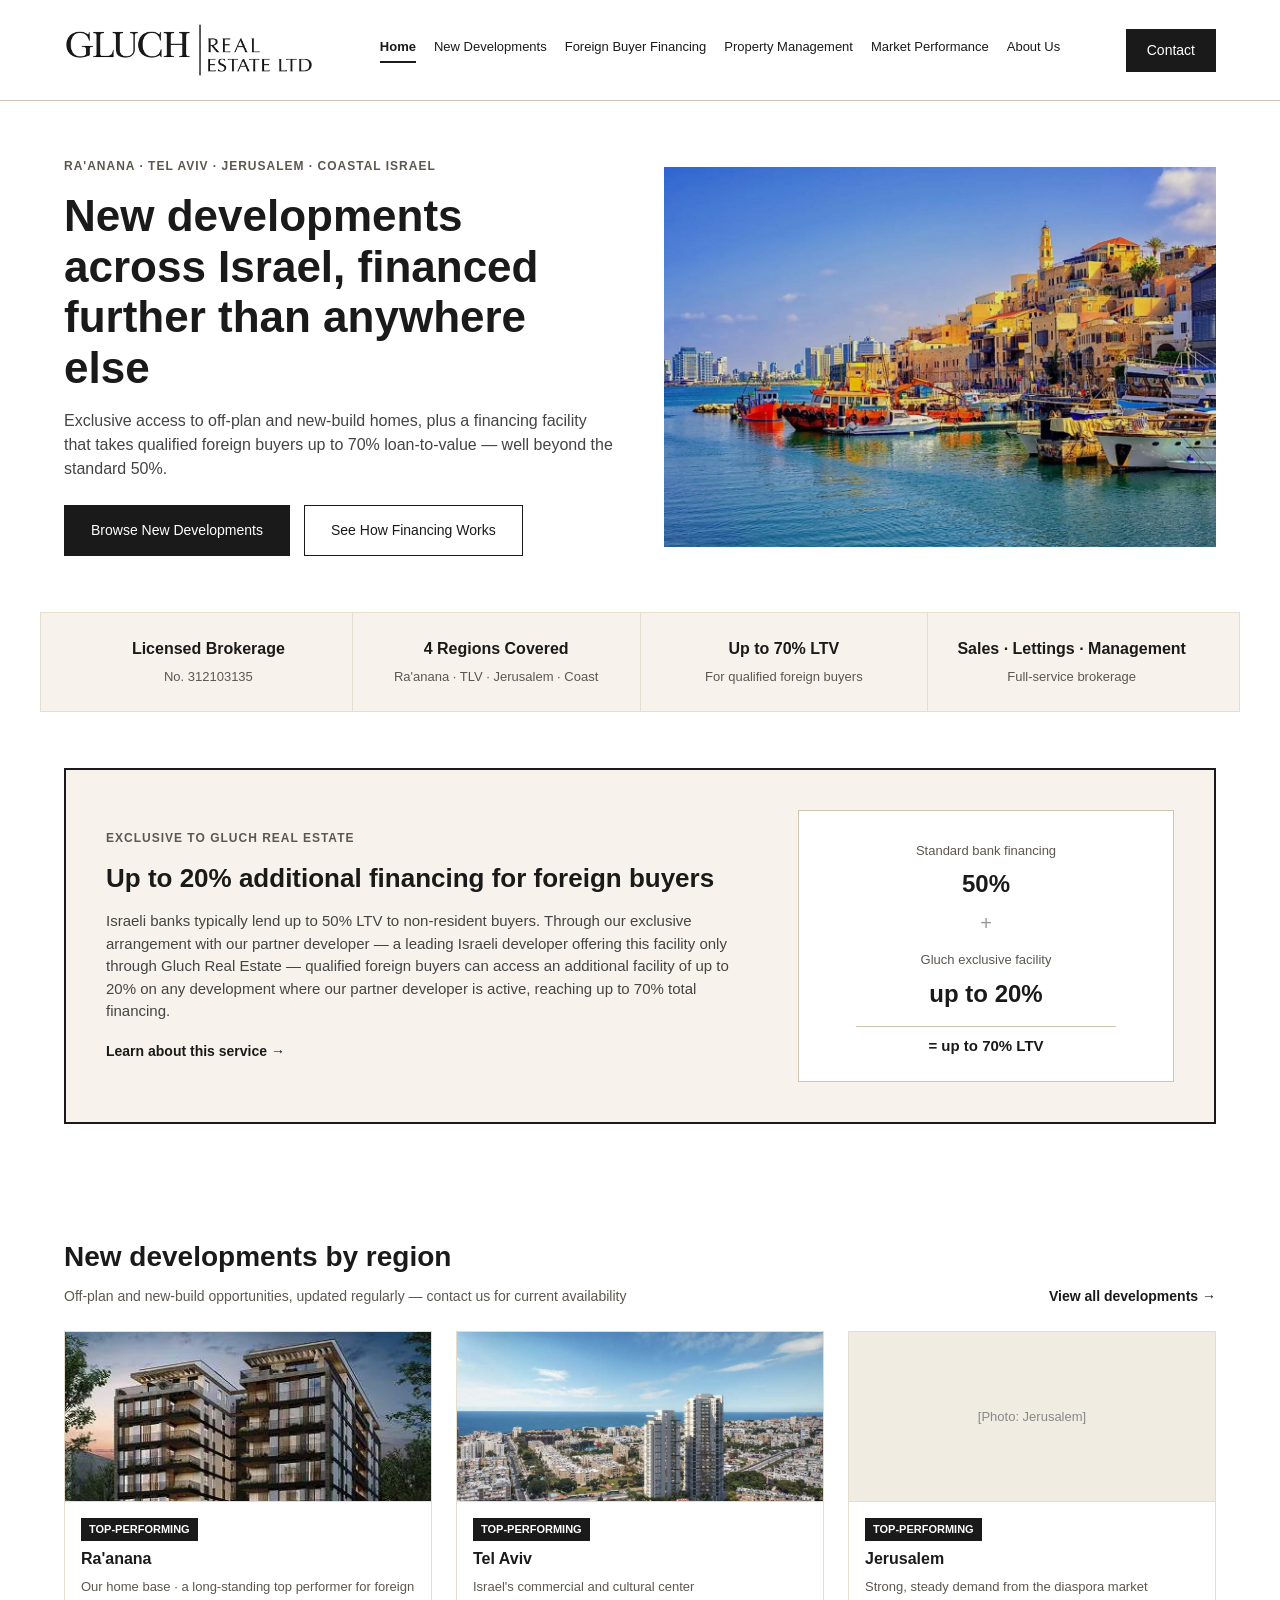
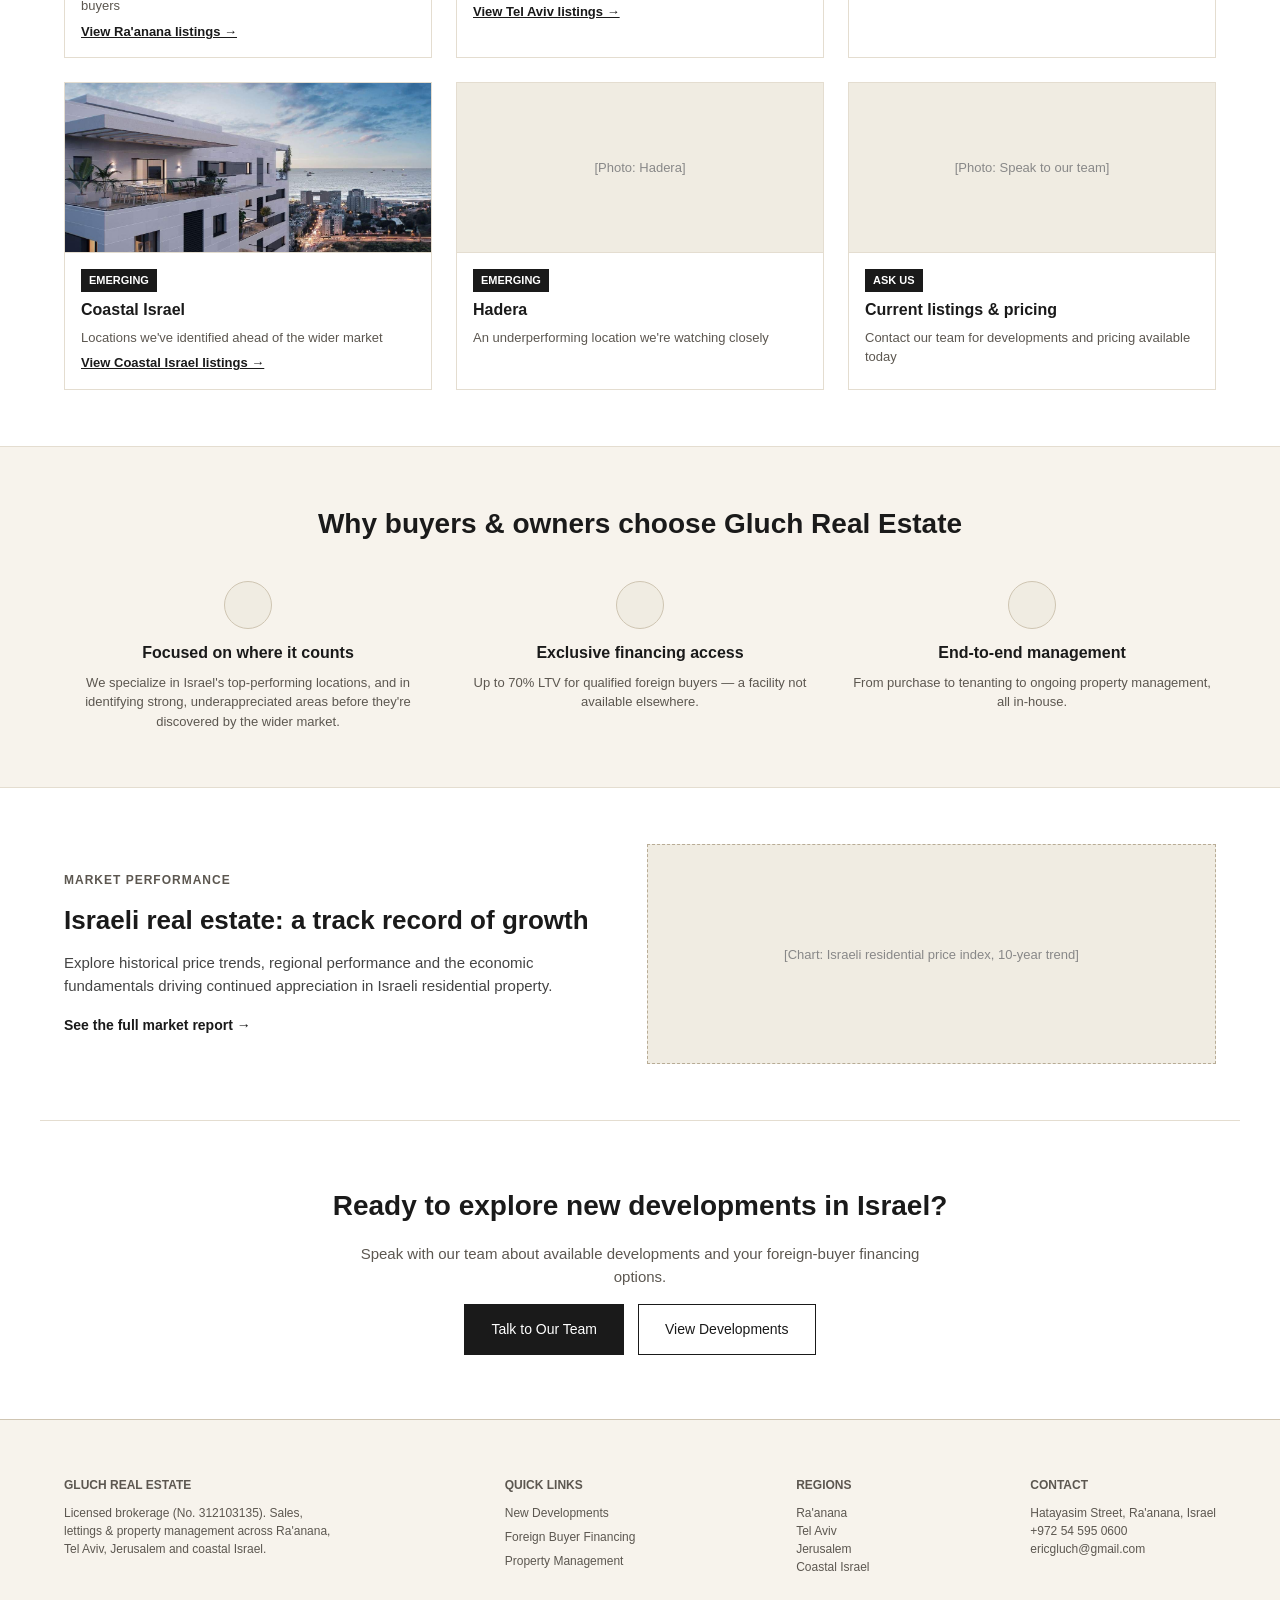
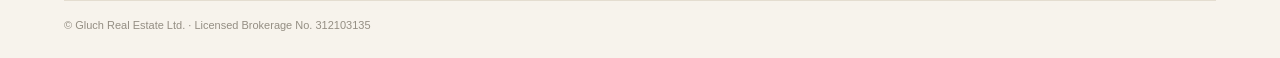
==== commit 8e37667e: "Add Coastal Israel listings page with New North Ashdod listing Co-Authored-By: Claude Opus 5.5 <nore" ====
--- a/index.html
+++ b/index.html
@@ -124,11 +124,12 @@
           </div>
         </div>
         <div class="card">
-          <div class="placeholder">[Photo: Coastal Israel]</div>
+          <a href="coastal.html"><img class="card-img" src="images/coastal-ashdod-north-1.jpg" alt="Coastal Israel developments" loading="lazy"></a>
           <div class="card-body">
             <span class="badge">Emerging</span>
-            <div class="card-title">Coastal Israel</div>
+            <div class="card-title"><a href="coastal.html" style="color:inherit;text-decoration:none;">Coastal Israel</a></div>
             <div class="card-meta">Locations we've identified ahead of the wider market</div>
+            <a href="coastal.html" class="card-meta" style="color:var(--color-accent);font-weight:700;">View Coastal Israel listings &rarr;</a>
           </div>
         </div>
         <div class="card">
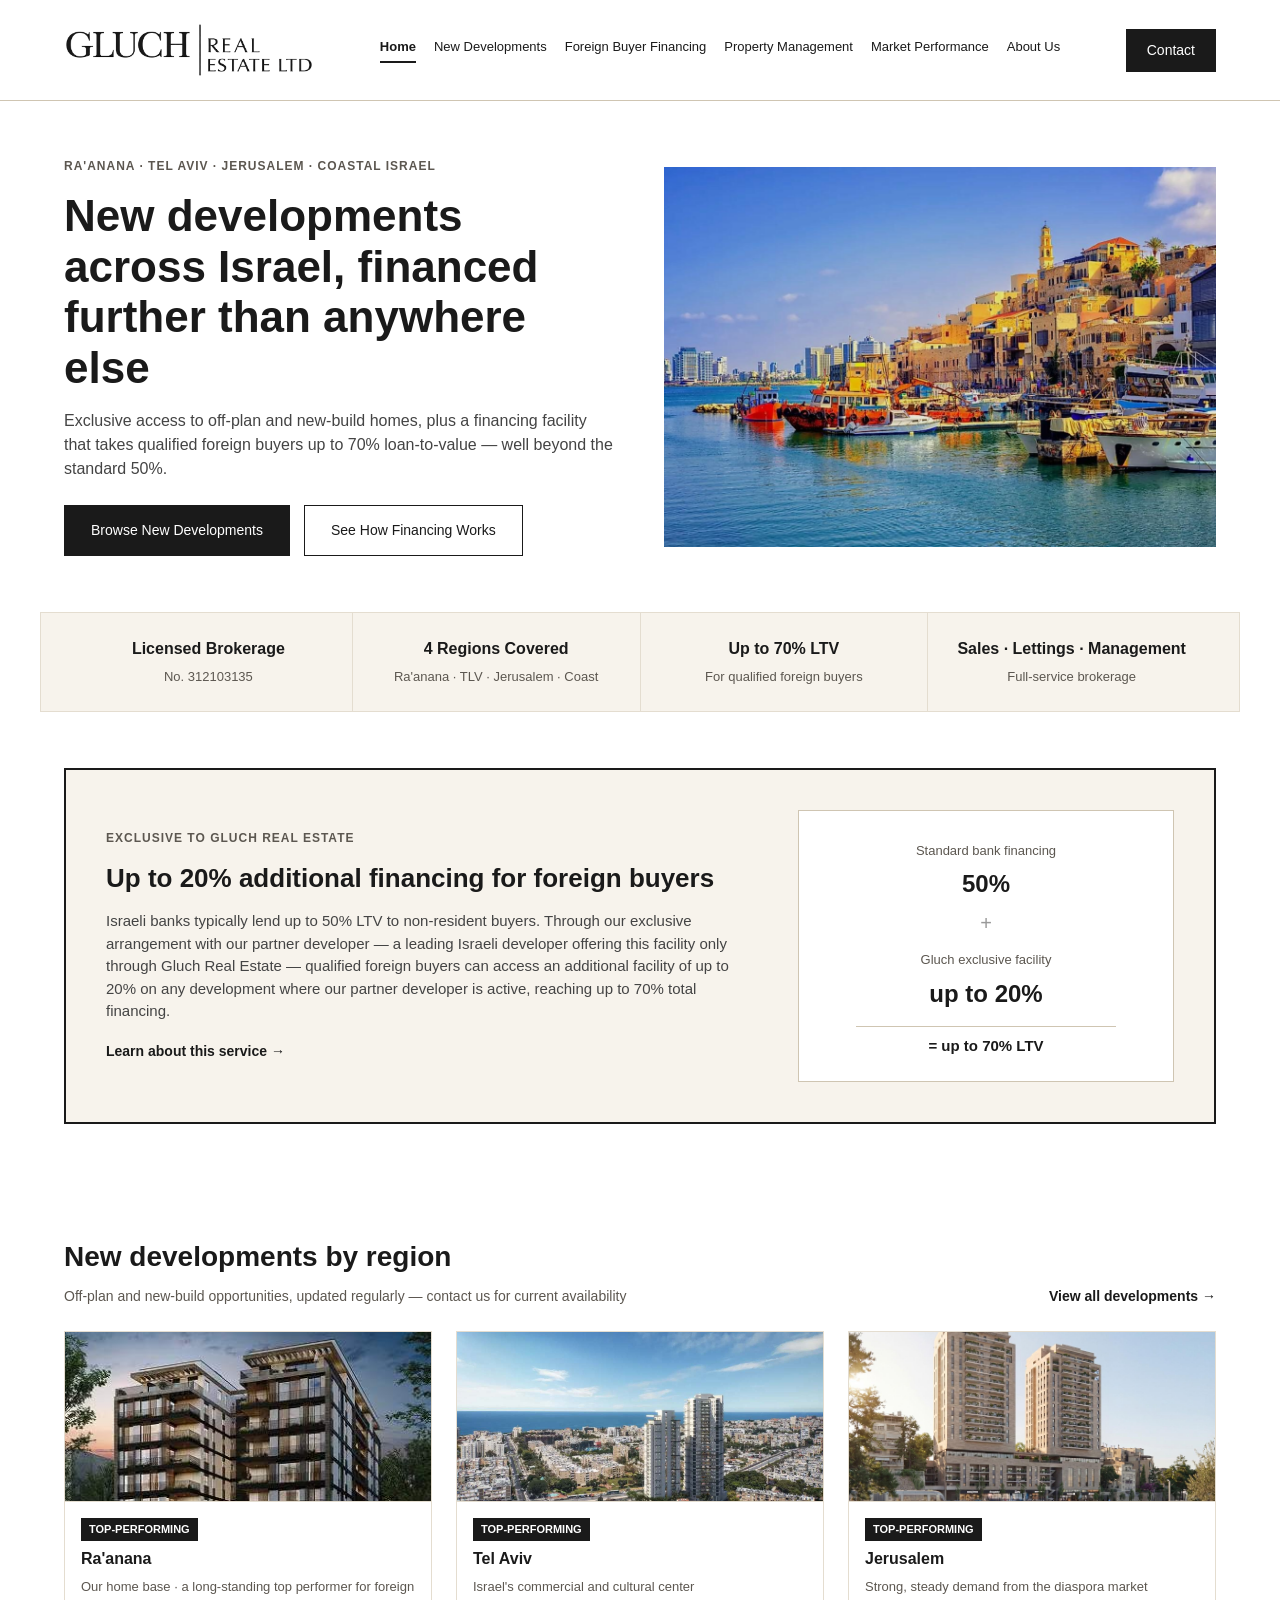
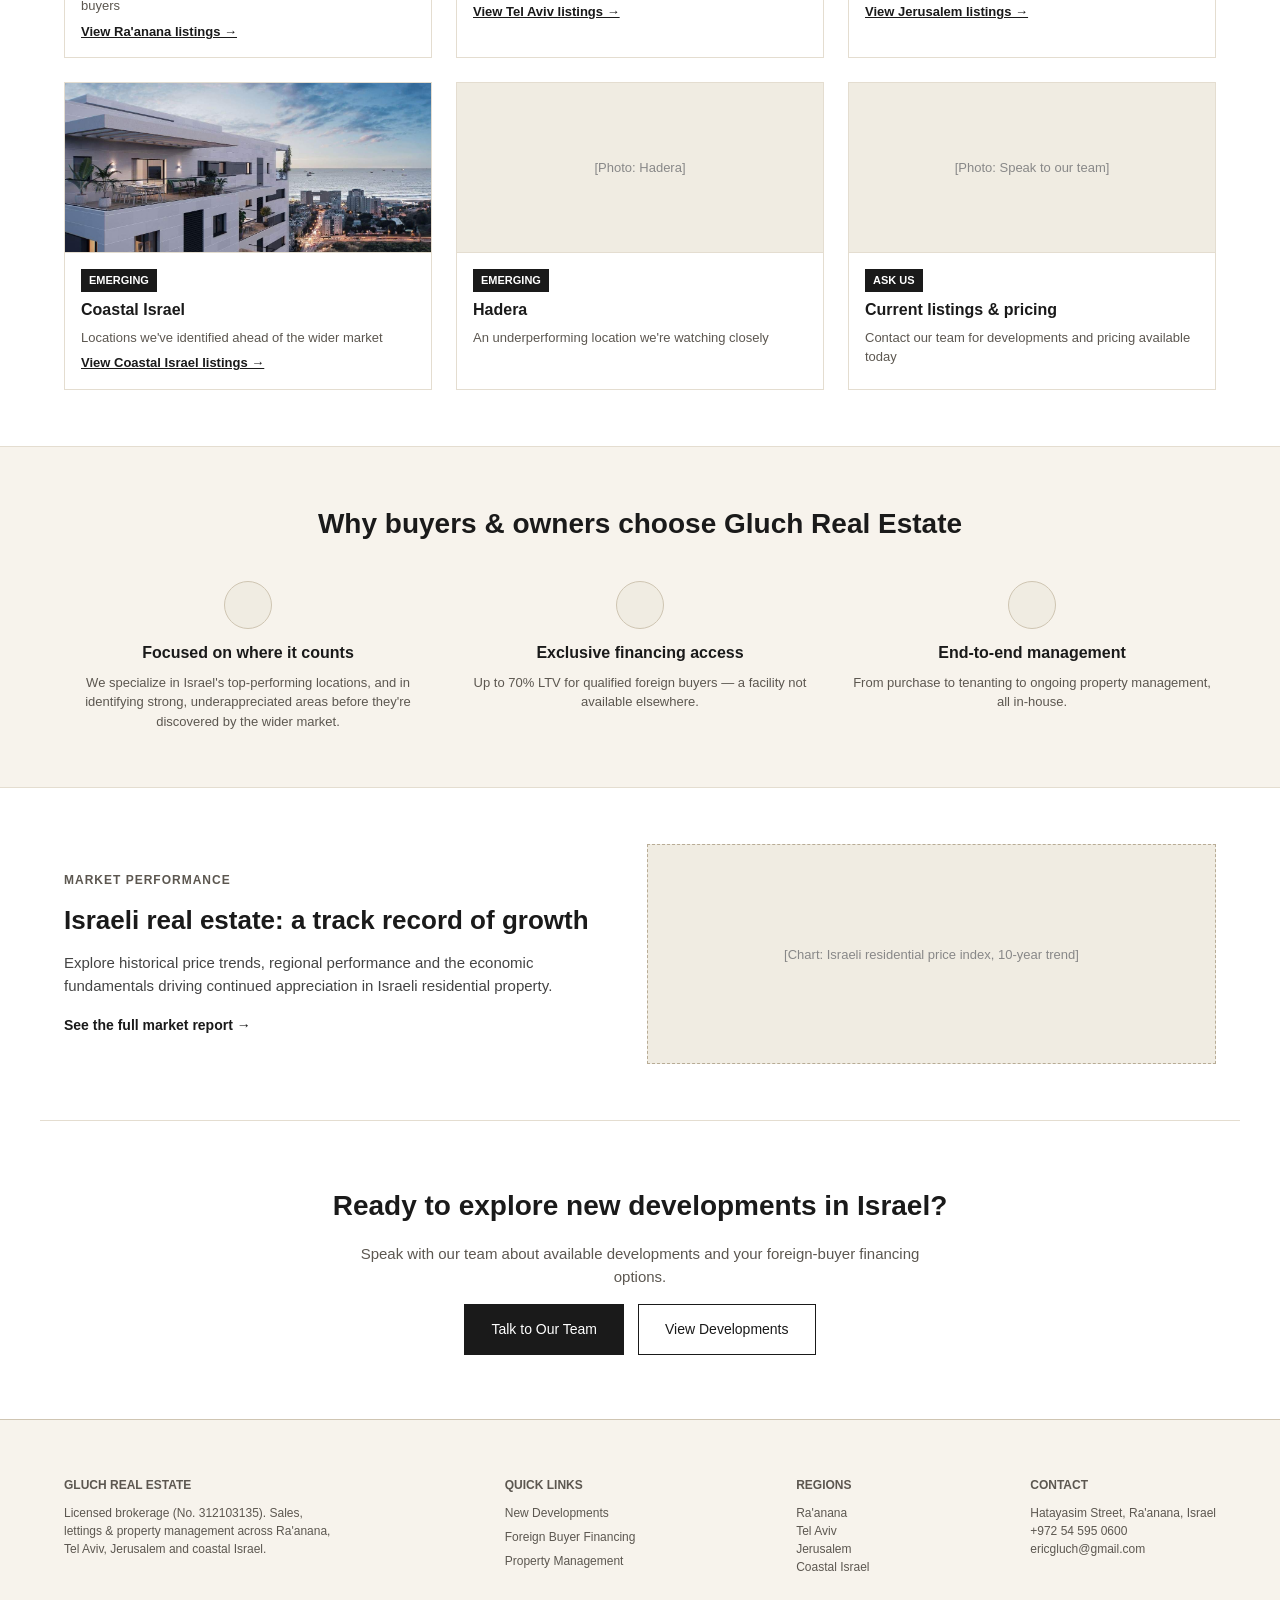
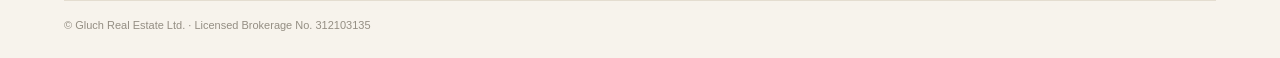
==== commit 3b7366fb: "Add Jerusalem listings page with Shimoni Street, Katamon listing Co-Authored-By: Claude Opus 5.5 <no" ====
--- a/index.html
+++ b/index.html
@@ -116,11 +116,12 @@
           </div>
         </div>
         <div class="card">
-          <div class="placeholder">[Photo: Jerusalem]</div>
+          <a href="jerusalem.html"><img class="card-img" src="images/jerusalem-shimoni-1.jpg" alt="Jerusalem developments" loading="lazy"></a>
           <div class="card-body">
             <span class="badge">Top-Performing</span>
-            <div class="card-title">Jerusalem</div>
+            <div class="card-title"><a href="jerusalem.html" style="color:inherit;text-decoration:none;">Jerusalem</a></div>
             <div class="card-meta">Strong, steady demand from the diaspora market</div>
+            <a href="jerusalem.html" class="card-meta" style="color:var(--color-accent);font-weight:700;">View Jerusalem listings &rarr;</a>
           </div>
         </div>
         <div class="card">
